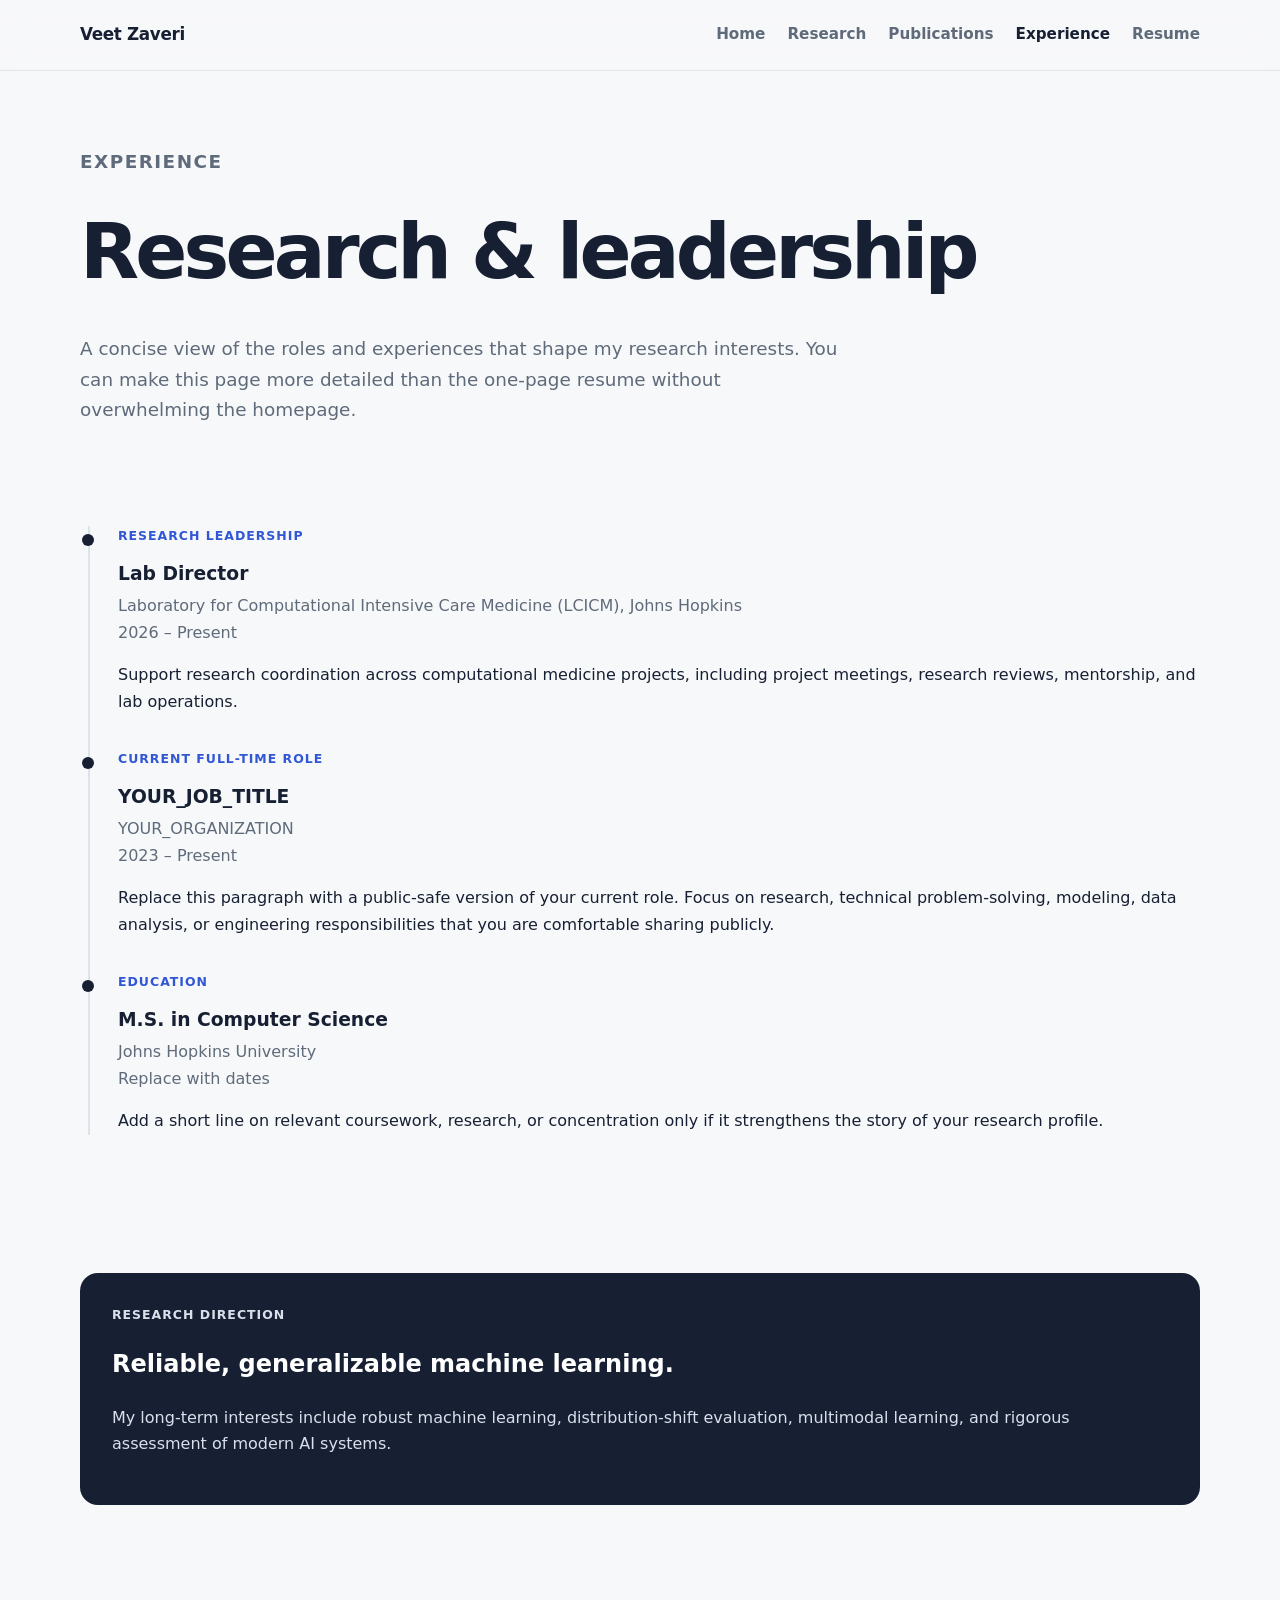
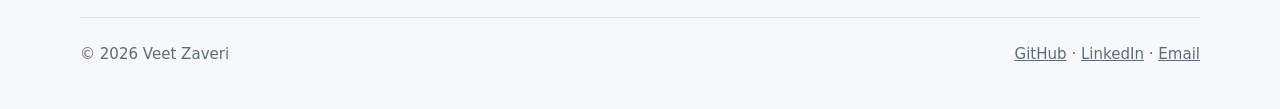
==== experience.html @ 2adaa643 "add pages" ====
<!DOCTYPE html>
<html lang="en">
<head>
  <meta charset="utf-8">
  <meta name="viewport" content="width=device-width, initial-scale=1">
  <meta name="description" content="Research, leadership, and education experience for Veet Zaveri.">
  <title>Experience | Veet Zaveri</title>
  <link rel="stylesheet" href="styles.css">
</head>
<body>

<header class="site-header">
  <div class="container nav">
    <a class="brand" href="index.html">Veet Zaveri</a>
    <nav class="nav-links" aria-label="Primary">
      <a href="index.html">Home</a>
      <a href="research.html">Research</a>
      <a href="publications.html">Publications</a>
      <a href="experience.html" aria-current="page">Experience</a>
      <a href="Veet_Zaveri_Resume.pdf">Resume</a>
    </nav>
  </div>
</header>

<main>

<section class="page-hero">
  <div class="container">
    <p class="eyebrow">Experience</p>
    <h1>Research & leadership</h1>
    <p>
      A concise view of the roles and experiences that shape my research interests.
      You can make this page more detailed than the one-page resume without overwhelming the homepage.
    </p>
  </div>
</section>

<section class="section">
  <div class="container">
    <div class="timeline">

      <article class="timeline-item">
        <p class="eyebrow">Research Leadership</p>
        <h3>Lab Director</h3>
        <div class="where">Laboratory for Computational Intensive Care Medicine (LCICM), Johns Hopkins</div>
        <div class="when">2026 – Present</div>
        <p>
          Support research coordination across computational medicine projects,
          including project meetings, research reviews, mentorship, and lab operations.
        </p>
      </article>

      <article class="timeline-item">
        <p class="eyebrow">Current Full-Time Role</p>
        <h3>YOUR_JOB_TITLE</h3>
        <div class="where">YOUR_ORGANIZATION</div>
        <div class="when">2023 – Present</div>
        <p>
          Replace this paragraph with a public-safe version of your current role.
          Focus on research, technical problem-solving, modeling, data analysis,
          or engineering responsibilities that you are comfortable sharing publicly.
        </p>
      </article>

      <article class="timeline-item">
        <p class="eyebrow">Education</p>
        <h3>M.S. in Computer Science</h3>
        <div class="where">Johns Hopkins University</div>
        <div class="when">Replace with dates</div>
        <p>
          Add a short line on relevant coursework, research, or concentration only if it
          strengthens the story of your research profile.
        </p>
      </article>

    </div>
  </div>
</section>

<section class="section">
  <div class="container callout">
    <p class="eyebrow">Research direction</p>
    <h2>Reliable, generalizable machine learning.</h2>
    <p>
      My long-term interests include robust machine learning, distribution-shift evaluation,
      multimodal learning, and rigorous assessment of modern AI systems.
    </p>
  </div>
</section>

</main>

<footer class="footer">
  <div class="container footer-row">
    <span>© 2026 Veet Zaveri</span>
    <span>
      <a href="https://github.com/YOUR_GITHUB_USERNAME">GitHub</a>
      ·
      <a href="https://www.linkedin.com/in/YOUR_LINKEDIN_SLUG/">LinkedIn</a>
      ·
      <a href="mailto:YOUR_EMAIL">Email</a>
    </span>
  </div>
</footer>

</body>
</html>
---- styles.css ----
:root {
  --bg: #f7f8fa;
  --surface: #ffffff;
  --text: #172033;
  --muted: #5f6b7a;
  --line: #dde3ea;
  --accent: #3157d5;
  --accent-soft: #edf2ff;
  --max: 1120px;
  --radius: 18px;
  --shadow: 0 12px 35px rgba(23, 32, 51, 0.08);
}

* {
  box-sizing: border-box;
}

html {
  scroll-behavior: smooth;
}

body {
  margin: 0;
  font-family: Inter, ui-sans-serif, system-ui, -apple-system, BlinkMacSystemFont, "Segoe UI", sans-serif;
  background: var(--bg);
  color: var(--text);
  line-height: 1.65;
}

a {
  color: inherit;
}

.container {
  width: min(calc(100% - 40px), var(--max));
  margin: 0 auto;
}

.site-header {
  position: sticky;
  top: 0;
  z-index: 20;
  backdrop-filter: blur(14px);
  background: rgba(247, 248, 250, 0.88);
  border-bottom: 1px solid rgba(221, 227, 234, 0.8);
}

.nav {
  min-height: 70px;
  display: flex;
  align-items: center;
  justify-content: space-between;
  gap: 28px;
}

.brand {
  font-weight: 800;
  text-decoration: none;
  letter-spacing: -0.02em;
  font-size: 1.05rem;
}

.nav-links {
  display: flex;
  align-items: center;
  gap: 22px;
  flex-wrap: wrap;
}

.nav-links a {
  text-decoration: none;
  color: var(--muted);
  font-weight: 650;
  font-size: 0.95rem;
}

.nav-links a:hover,
.nav-links a[aria-current="page"] {
  color: var(--text);
}

.hero {
  padding: 92px 0 64px;
}

.eyebrow {
  margin: 0 0 12px;
  color: var(--accent);
  font-weight: 800;
  letter-spacing: 0.08em;
  text-transform: uppercase;
  font-size: 0.78rem;
}

.hero h1 {
  margin: 0;
  font-size: clamp(3rem, 8vw, 6.5rem);
  line-height: 0.98;
  letter-spacing: -0.06em;
}

.hero .lede {
  max-width: 780px;
  font-size: clamp(1.14rem, 2vw, 1.35rem);
  color: var(--muted);
  margin: 28px 0 0;
}

.actions {
  display: flex;
  gap: 12px;
  flex-wrap: wrap;
  margin-top: 30px;
}

.button {
  display: inline-flex;
  align-items: center;
  justify-content: center;
  min-height: 46px;
  padding: 0 18px;
  border-radius: 12px;
  text-decoration: none;
  font-weight: 750;
  border: 1px solid var(--line);
  background: var(--surface);
}

.button.primary {
  background: var(--text);
  color: white;
  border-color: var(--text);
}

.button:hover {
  transform: translateY(-1px);
}

.section {
  padding: 52px 0;
}

.section-heading {
  display: grid;
  grid-template-columns: 0.75fr 1.25fr;
  gap: 36px;
  align-items: start;
  margin-bottom: 28px;
}

.section-heading h2 {
  margin: 0;
  font-size: clamp(1.9rem, 4vw, 3rem);
  letter-spacing: -0.04em;
}

.section-heading p {
  margin: 6px 0 0;
  color: var(--muted);
  font-size: 1.05rem;
}

.grid {
  display: grid;
  grid-template-columns: repeat(12, 1fr);
  gap: 18px;
}

.card {
  grid-column: span 6;
  background: var(--surface);
  border: 1px solid var(--line);
  border-radius: var(--radius);
  padding: 26px;
  box-shadow: var(--shadow);
}

.card.featured {
  grid-column: span 12;
  padding: 32px;
}

.card h3 {
  margin: 0 0 10px;
  font-size: 1.3rem;
  letter-spacing: -0.02em;
}

.card p {
  margin: 0;
  color: var(--muted);
}

.meta {
  margin-top: 17px;
  display: flex;
  flex-wrap: wrap;
  gap: 8px;
}

.tag {
  background: var(--accent-soft);
  border: 1px solid #dbe4ff;
  color: #294bb7;
  border-radius: 999px;
  padding: 5px 10px;
  font-size: 0.82rem;
  font-weight: 700;
}

.inline-link {
  display: inline-block;
  margin-top: 16px;
  font-weight: 750;
  color: var(--accent);
  text-decoration: none;
}

.page-hero {
  padding: 76px 0 30px;
}

.page-hero h1 {
  margin: 0;
  font-size: clamp(2.6rem, 6vw, 5rem);
  letter-spacing: -0.05em;
}

.page-hero p {
  max-width: 760px;
  color: var(--muted);
  font-size: 1.15rem;
}

.project {
  padding: 34px 0;
  border-top: 1px solid var(--line);
}

.project:first-of-type {
  border-top: 0;
}

.project-layout {
  display: grid;
  grid-template-columns: 0.72fr 1.28fr;
  gap: 42px;
}

.project h2 {
  margin-top: 0;
  font-size: 1.8rem;
  letter-spacing: -0.03em;
}

.project-copy p,
.project-copy li {
  color: var(--muted);
}

.project-copy ul {
  padding-left: 20px;
}

.publication {
  padding: 22px 0;
  border-top: 1px solid var(--line);
}

.publication:first-child {
  border-top: 0;
}

.publication h3 {
  margin: 0 0 6px;
}

.publication p {
  color: var(--muted);
  margin: 4px 0;
}

.timeline {
  border-left: 2px solid var(--line);
  margin-left: 8px;
  padding-left: 28px;
}

.timeline-item {
  margin-bottom: 34px;
  position: relative;
}

.timeline-item::before {
  content: "";
  position: absolute;
  left: -36px;
  top: 8px;
  width: 12px;
  height: 12px;
  border-radius: 999px;
  background: var(--text);
}

.timeline-item h3 {
  margin: 0 0 4px;
}

.timeline-item .where,
.timeline-item .when {
  color: var(--muted);
}

.callout {
  background: var(--text);
  color: white;
  border-radius: var(--radius);
  padding: 32px;
}

.callout p {
  color: #d9dfeb;
}

.footer {
  padding: 60px 0 42px;
  color: var(--muted);
  font-size: 0.94rem;
}

.footer-row {
  border-top: 1px solid var(--line);
  padding-top: 24px;
  display: flex;
  justify-content: space-between;
  gap: 20px;
  flex-wrap: wrap;
}

.small {
  font-size: 0.9rem;
  color: var(--muted);
}

@media (max-width: 780px) {
  .nav {
    align-items: flex-start;
    padding: 18px 0;
    flex-direction: column;
  }

  .nav-links {
    gap: 14px 18px;
  }

  .hero {
    padding-top: 64px;
  }

  .section-heading,
  .project-layout {
    grid-template-columns: 1fr;
    gap: 12px;
  }

  .card,
  .card.featured {
    grid-column: span 12;
  }
}
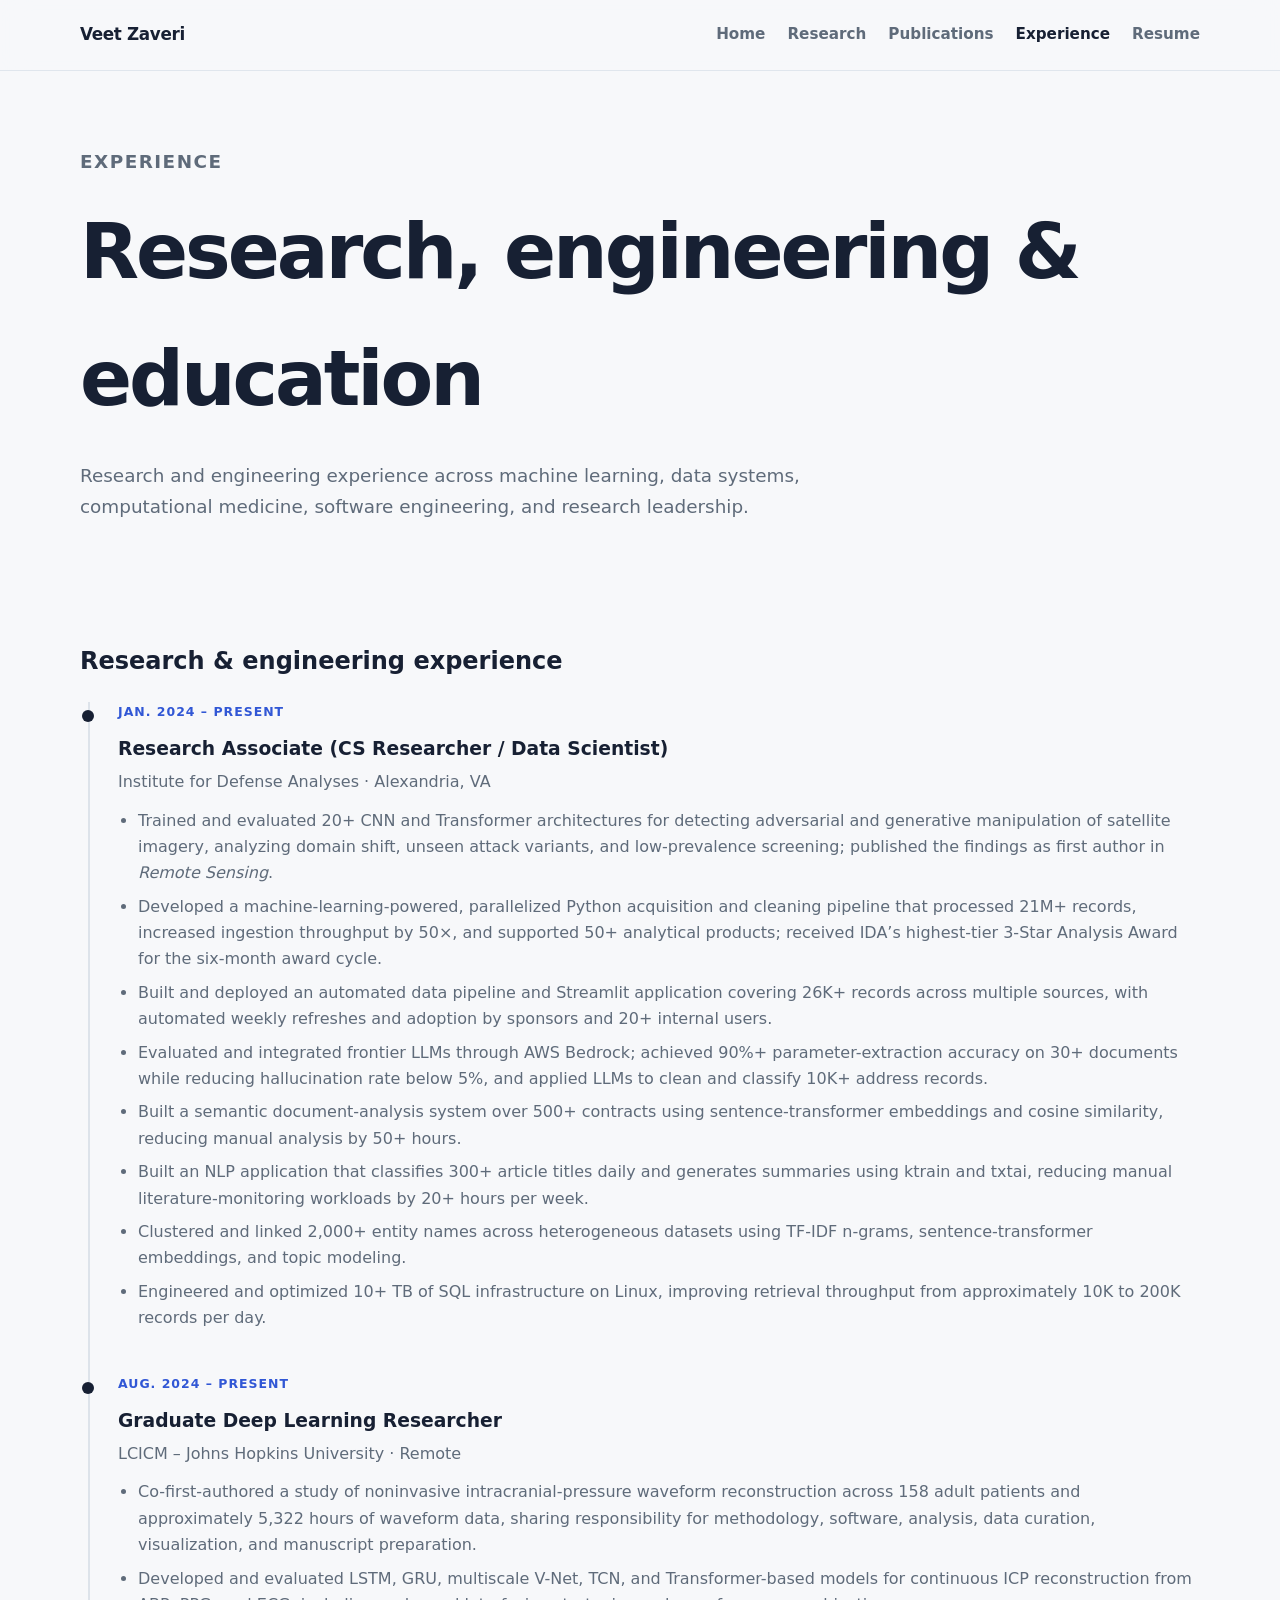
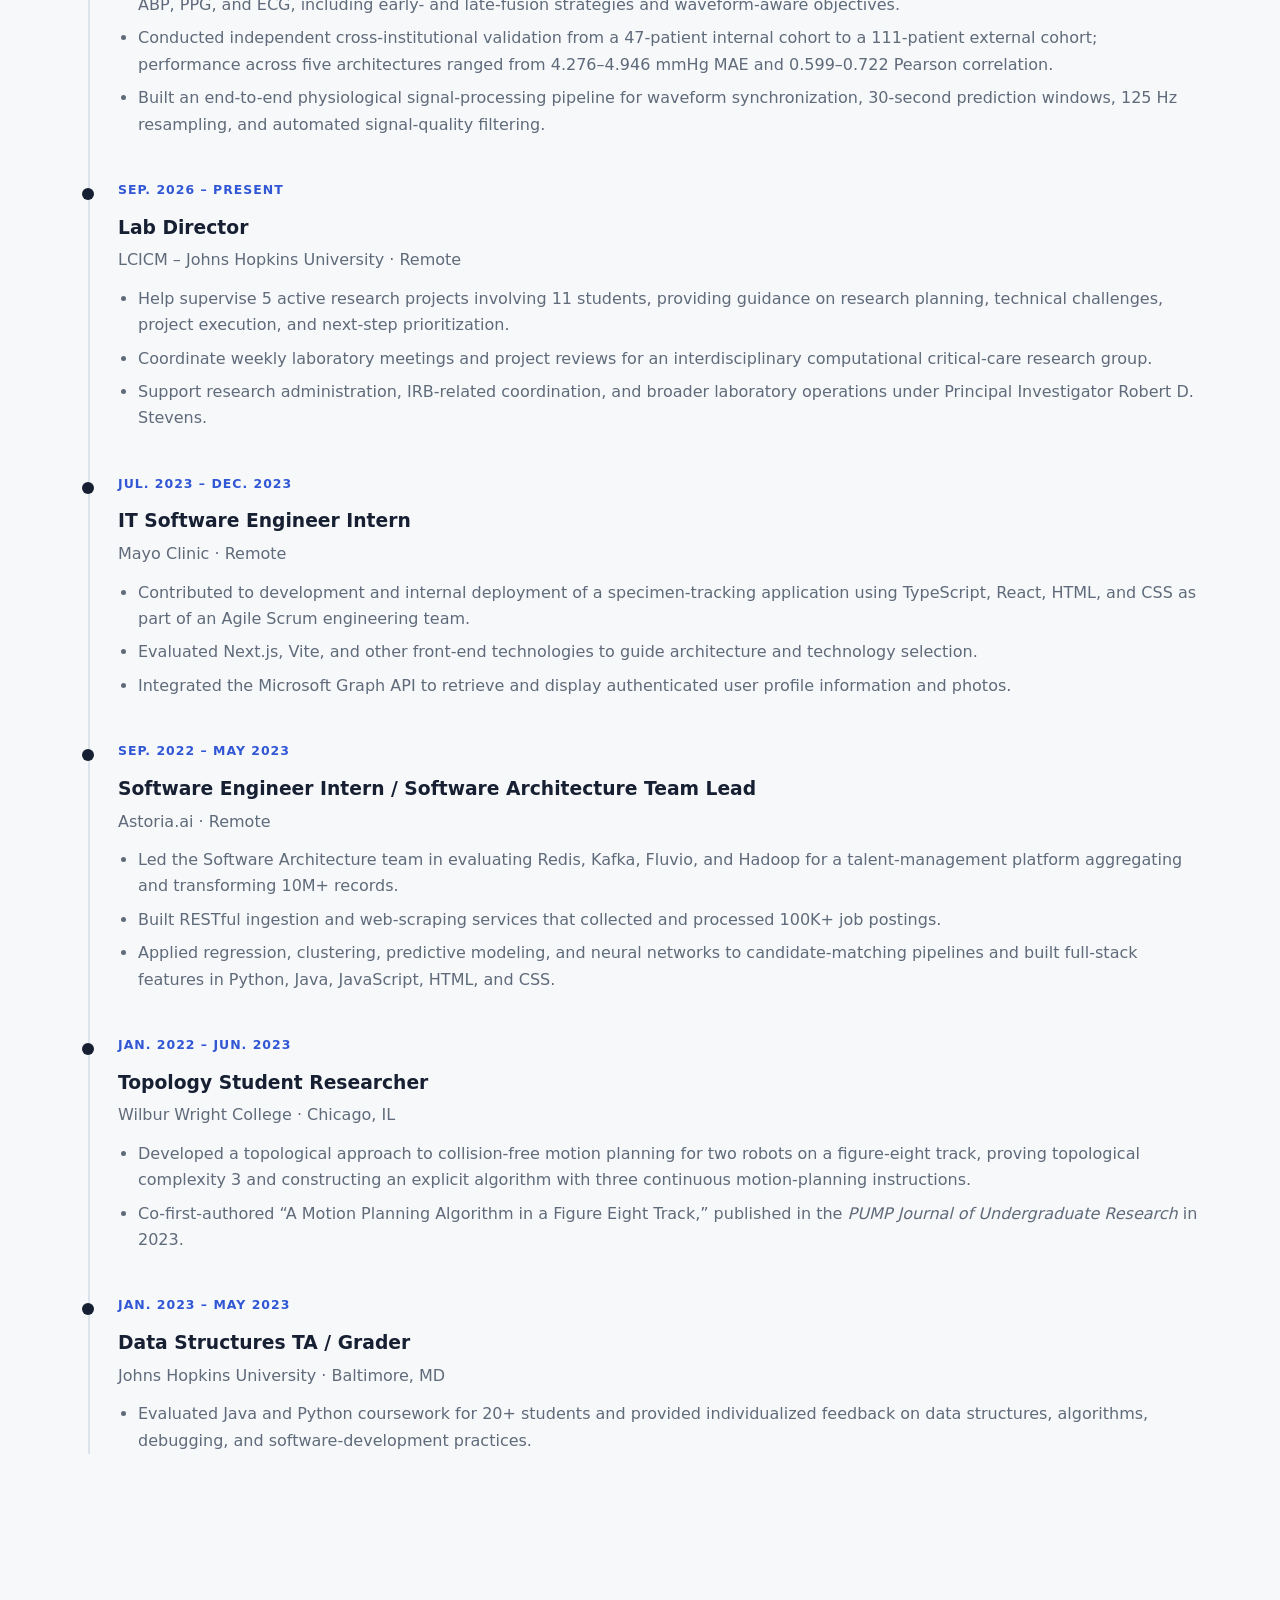
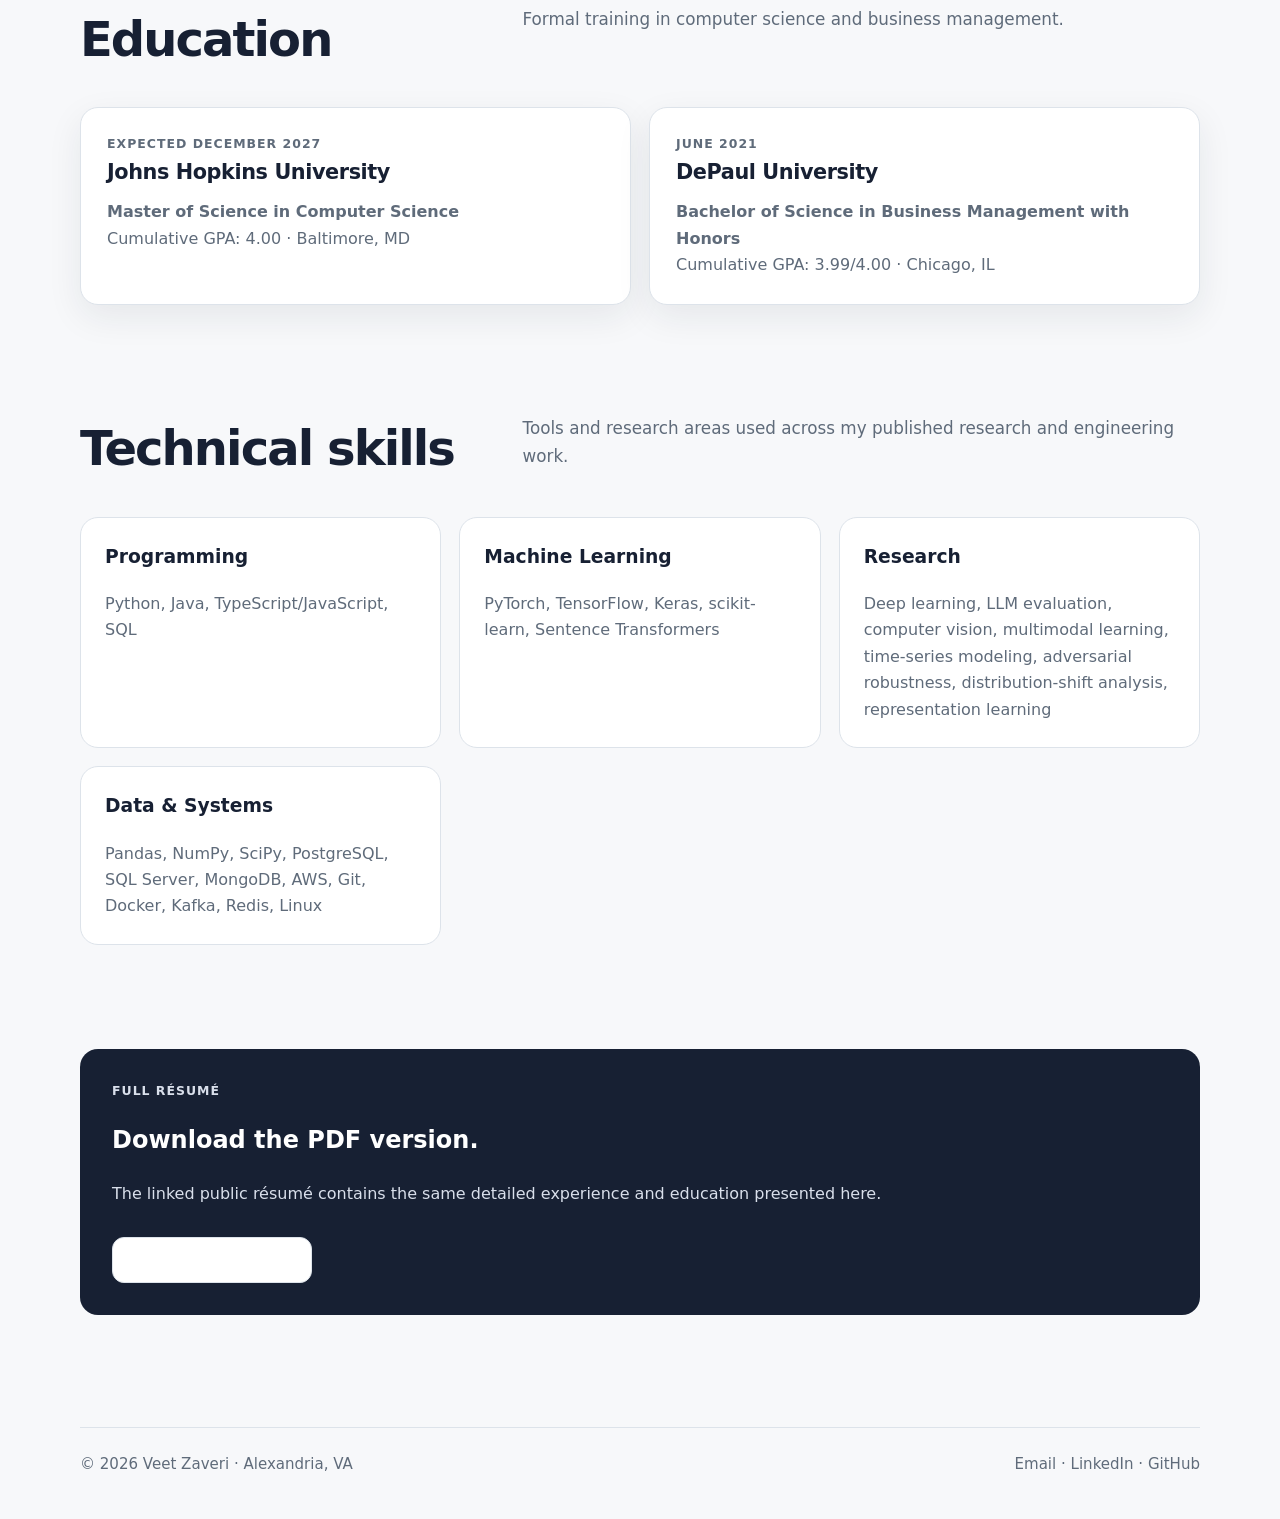
==== commit f41bf971: "updated pages" ====
--- a/experience.html
+++ b/experience.html
@@ -3,7 +3,7 @@
 <head>
   <meta charset="utf-8">
   <meta name="viewport" content="width=device-width, initial-scale=1">
-  <meta name="description" content="Research, leadership, and education experience for Veet Zaveri.">
+  <meta name="description" content="Research, engineering, leadership, education, and technical skills for Veet Zaveri.">
   <title>Experience | Veet Zaveri</title>
   <link rel="stylesheet" href="styles.css">
 </head>
@@ -17,7 +17,7 @@
       <a href="research.html">Research</a>
       <a href="publications.html">Publications</a>
       <a href="experience.html" aria-current="page">Experience</a>
-      <a href="Veet_Zaveri_Resume.pdf">Resume</a>
+      <a href="Veet_Zaveri_Resume.pdf" target="_blank" rel="noopener">Resume</a>
     </nav>
   </div>
 </header>
@@ -27,64 +27,159 @@
 <section class="page-hero">
   <div class="container">
     <p class="eyebrow">Experience</p>
-    <h1>Research & leadership</h1>
+    <h1>Research, engineering & education</h1>
     <p>
-      A concise view of the roles and experiences that shape my research interests.
-      You can make this page more detailed than the one-page resume without overwhelming the homepage.
+      Research and engineering experience across machine learning, data systems,
+      computational medicine, software engineering, and research leadership.
     </p>
   </div>
 </section>
 
 <section class="section">
   <div class="container">
+    <h2>Research & engineering experience</h2>
     <div class="timeline">
 
       <article class="timeline-item">
-        <p class="eyebrow">Research Leadership</p>
+        <p class="eyebrow">Jan. 2024 – Present</p>
+        <h3>Research Associate (CS Researcher / Data Scientist)</h3>
+        <div class="where">Institute for Defense Analyses · Alexandria, VA</div>
+        <ul>
+          <li>Trained and evaluated 20+ CNN and Transformer architectures for detecting adversarial and generative manipulation of satellite imagery, analyzing domain shift, unseen attack variants, and low-prevalence screening; published the findings as first author in <em>Remote Sensing</em>.</li>
+          <li>Developed a machine-learning-powered, parallelized Python acquisition and cleaning pipeline that processed 21M+ records, increased ingestion throughput by 50×, and supported 50+ analytical products; received IDA’s highest-tier 3-Star Analysis Award for the six-month award cycle.</li>
+          <li>Built and deployed an automated data pipeline and Streamlit application covering 26K+ records across multiple sources, with automated weekly refreshes and adoption by sponsors and 20+ internal users.</li>
+          <li>Evaluated and integrated frontier LLMs through AWS Bedrock; achieved 90%+ parameter-extraction accuracy on 30+ documents while reducing hallucination rate below 5%, and applied LLMs to clean and classify 10K+ address records.</li>
+          <li>Built a semantic document-analysis system over 500+ contracts using sentence-transformer embeddings and cosine similarity, reducing manual analysis by 50+ hours.</li>
+          <li>Built an NLP application that classifies 300+ article titles daily and generates summaries using ktrain and txtai, reducing manual literature-monitoring workloads by 20+ hours per week.</li>
+          <li>Clustered and linked 2,000+ entity names across heterogeneous datasets using TF-IDF n-grams, sentence-transformer embeddings, and topic modeling.</li>
+          <li>Engineered and optimized 10+ TB of SQL infrastructure on Linux, improving retrieval throughput from approximately 10K to 200K records per day.</li>
+        </ul>
+      </article>
+
+      <article class="timeline-item">
+        <p class="eyebrow">Aug. 2024 – Present</p>
+        <h3>Graduate Deep Learning Researcher</h3>
+        <div class="where">LCICM – Johns Hopkins University · Remote</div>
+        <ul>
+          <li>Co-first-authored a study of noninvasive intracranial-pressure waveform reconstruction across 158 adult patients and approximately 5,322 hours of waveform data, sharing responsibility for methodology, software, analysis, data curation, visualization, and manuscript preparation.</li>
+          <li>Developed and evaluated LSTM, GRU, multiscale V-Net, TCN, and Transformer-based models for continuous ICP reconstruction from ABP, PPG, and ECG, including early- and late-fusion strategies and waveform-aware objectives.</li>
+          <li>Conducted independent cross-institutional validation from a 47-patient internal cohort to a 111-patient external cohort; performance across five architectures ranged from 4.276–4.946 mmHg MAE and 0.599–0.722 Pearson correlation.</li>
+          <li>Built an end-to-end physiological signal-processing pipeline for waveform synchronization, 30-second prediction windows, 125 Hz resampling, and automated signal-quality filtering.</li>
+        </ul>
+      </article>
+
+      <article class="timeline-item">
+        <p class="eyebrow">Sep. 2026 – Present</p>
         <h3>Lab Director</h3>
-        <div class="where">Laboratory for Computational Intensive Care Medicine (LCICM), Johns Hopkins</div>
-        <div class="when">2026 – Present</div>
-        <p>
-          Support research coordination across computational medicine projects,
-          including project meetings, research reviews, mentorship, and lab operations.
-        </p>
-      </article>
-
-      <article class="timeline-item">
-        <p class="eyebrow">Current Full-Time Role</p>
-        <h3>YOUR_JOB_TITLE</h3>
-        <div class="where">YOUR_ORGANIZATION</div>
-        <div class="when">2023 – Present</div>
-        <p>
-          Replace this paragraph with a public-safe version of your current role.
-          Focus on research, technical problem-solving, modeling, data analysis,
-          or engineering responsibilities that you are comfortable sharing publicly.
-        </p>
-      </article>
-
-      <article class="timeline-item">
-        <p class="eyebrow">Education</p>
-        <h3>M.S. in Computer Science</h3>
-        <div class="where">Johns Hopkins University</div>
-        <div class="when">Replace with dates</div>
-        <p>
-          Add a short line on relevant coursework, research, or concentration only if it
-          strengthens the story of your research profile.
-        </p>
-      </article>
-
+        <div class="where">LCICM – Johns Hopkins University · Remote</div>
+        <ul>
+          <li>Help supervise 5 active research projects involving 11 students, providing guidance on research planning, technical challenges, project execution, and next-step prioritization.</li>
+          <li>Coordinate weekly laboratory meetings and project reviews for an interdisciplinary computational critical-care research group.</li>
+          <li>Support research administration, IRB-related coordination, and broader laboratory operations under Principal Investigator Robert D. Stevens.</li>
+        </ul>
+      </article>
+
+      <article class="timeline-item">
+        <p class="eyebrow">Jul. 2023 – Dec. 2023</p>
+        <h3>IT Software Engineer Intern</h3>
+        <div class="where">Mayo Clinic · Remote</div>
+        <ul>
+          <li>Contributed to development and internal deployment of a specimen-tracking application using TypeScript, React, HTML, and CSS as part of an Agile Scrum engineering team.</li>
+          <li>Evaluated Next.js, Vite, and other front-end technologies to guide architecture and technology selection.</li>
+          <li>Integrated the Microsoft Graph API to retrieve and display authenticated user profile information and photos.</li>
+        </ul>
+      </article>
+
+      <article class="timeline-item">
+        <p class="eyebrow">Sep. 2022 – May 2023</p>
+        <h3>Software Engineer Intern / Software Architecture Team Lead</h3>
+        <div class="where">Astoria.ai · Remote</div>
+        <ul>
+          <li>Led the Software Architecture team in evaluating Redis, Kafka, Fluvio, and Hadoop for a talent-management platform aggregating and transforming 10M+ records.</li>
+          <li>Built RESTful ingestion and web-scraping services that collected and processed 100K+ job postings.</li>
+          <li>Applied regression, clustering, predictive modeling, and neural networks to candidate-matching pipelines and built full-stack features in Python, Java, JavaScript, HTML, and CSS.</li>
+        </ul>
+      </article>
+
+      <article class="timeline-item">
+        <p class="eyebrow">Jan. 2022 – Jun. 2023</p>
+        <h3>Topology Student Researcher</h3>
+        <div class="where">Wilbur Wright College · Chicago, IL</div>
+        <ul>
+          <li>Developed a topological approach to collision-free motion planning for two robots on a figure-eight track, proving topological complexity 3 and constructing an explicit algorithm with three continuous motion-planning instructions.</li>
+          <li>Co-first-authored “A Motion Planning Algorithm in a Figure Eight Track,” published in the <em>PUMP Journal of Undergraduate Research</em> in 2023.</li>
+        </ul>
+      </article>
+
+      <article class="timeline-item">
+        <p class="eyebrow">Jan. 2023 – May 2023</p>
+        <h3>Data Structures TA / Grader</h3>
+        <div class="where">Johns Hopkins University · Baltimore, MD</div>
+        <ul>
+          <li>Evaluated Java and Python coursework for 20+ students and provided individualized feedback on data structures, algorithms, debugging, and software-development practices.</li>
+        </ul>
+      </article>
+
+    </div>
+  </div>
+</section>
+
+<section class="section">
+  <div class="container">
+    <div class="section-heading">
+      <h2>Education</h2>
+      <p>Formal training in computer science and business management.</p>
+    </div>
+    <div class="grid">
+      <article class="card">
+        <p class="eyebrow">Expected December 2027</p>
+        <h3>Johns Hopkins University</h3>
+        <p><strong>Master of Science in Computer Science</strong><br>Cumulative GPA: 4.00 · Baltimore, MD</p>
+      </article>
+      <article class="card">
+        <p class="eyebrow">June 2021</p>
+        <h3>DePaul University</h3>
+        <p><strong>Bachelor of Science in Business Management with Honors</strong><br>Cumulative GPA: 3.99/4.00 · Chicago, IL</p>
+      </article>
+    </div>
+  </div>
+</section>
+
+<section class="section">
+  <div class="container">
+    <div class="section-heading">
+      <h2>Technical skills</h2>
+      <p>Tools and research areas used across my published research and engineering work.</p>
+    </div>
+    <div class="grid">
+      <article class="skill-group">
+        <h3>Programming</h3>
+        <p>Python, Java, TypeScript/JavaScript, SQL</p>
+      </article>
+      <article class="skill-group">
+        <h3>Machine Learning</h3>
+        <p>PyTorch, TensorFlow, Keras, scikit-learn, Sentence Transformers</p>
+      </article>
+      <article class="skill-group">
+        <h3>Research</h3>
+        <p>Deep learning, LLM evaluation, computer vision, multimodal learning, time-series modeling, adversarial robustness, distribution-shift analysis, representation learning</p>
+      </article>
+      <article class="skill-group">
+        <h3>Data & Systems</h3>
+        <p>Pandas, NumPy, SciPy, PostgreSQL, SQL Server, MongoDB, AWS, Git, Docker, Kafka, Redis, Linux</p>
+      </article>
     </div>
   </div>
 </section>
 
 <section class="section">
   <div class="container callout">
-    <p class="eyebrow">Research direction</p>
-    <h2>Reliable, generalizable machine learning.</h2>
-    <p>
-      My long-term interests include robust machine learning, distribution-shift evaluation,
-      multimodal learning, and rigorous assessment of modern AI systems.
-    </p>
+    <p class="eyebrow">Full résumé</p>
+    <h2>Download the PDF version.</h2>
+    <p>The linked public résumé contains the same detailed experience and education presented here.</p>
+    <div class="actions">
+      <a class="button" href="Veet_Zaveri_Resume.pdf" target="_blank" rel="noopener">Open résumé PDF</a>
+    </div>
   </div>
 </section>
 
@@ -92,13 +187,13 @@
 
 <footer class="footer">
   <div class="container footer-row">
-    <span>© 2026 Veet Zaveri</span>
+    <span>© 2026 Veet Zaveri · Alexandria, VA</span>
     <span>
-      <a href="https://github.com/YOUR_GITHUB_USERNAME">GitHub</a>
+      <a href="mailto:vzaveri1@jhu.edu">Email</a>
       ·
-      <a href="https://www.linkedin.com/in/YOUR_LINKEDIN_SLUG/">LinkedIn</a>
+      <a href="https://www.linkedin.com/in/veetzaveri/" target="_blank" rel="noopener">LinkedIn</a>
       ·
-      <a href="mailto:YOUR_EMAIL">Email</a>
+      <a href="https://github.com/veetzaveri" target="_blank" rel="noopener">GitHub</a>
     </span>
   </div>
 </footer>
--- a/styles.css
+++ b/styles.css
@@ -11,13 +11,9 @@
   --shadow: 0 12px 35px rgba(23, 32, 51, 0.08);
 }
 
-* {
-  box-sizing: border-box;
-}
-
-html {
-  scroll-behavior: smooth;
-}
+* { box-sizing: border-box; }
+
+html { scroll-behavior: smooth; }
 
 body {
   margin: 0;
@@ -27,9 +23,7 @@
   line-height: 1.65;
 }
 
-a {
-  color: inherit;
-}
+a { color: inherit; }
 
 .container {
   width: min(calc(100% - 40px), var(--max));
@@ -41,8 +35,8 @@
   top: 0;
   z-index: 20;
   backdrop-filter: blur(14px);
-  background: rgba(247, 248, 250, 0.88);
-  border-bottom: 1px solid rgba(221, 227, 234, 0.8);
+  background: rgba(247, 248, 250, 0.90);
+  border-bottom: 1px solid rgba(221, 227, 234, 0.86);
 }
 
 .nav {
@@ -75,13 +69,9 @@
 }
 
 .nav-links a:hover,
-.nav-links a[aria-current="page"] {
-  color: var(--text);
-}
-
-.hero {
-  padding: 92px 0 64px;
-}
+.nav-links a[aria-current="page"] { color: var(--text); }
+
+.hero { padding: 92px 0 58px; }
 
 .eyebrow {
   margin: 0 0 12px;
@@ -100,7 +90,7 @@
 }
 
 .hero .lede {
-  max-width: 780px;
+  max-width: 860px;
   font-size: clamp(1.14rem, 2vw, 1.35rem);
   color: var(--muted);
   margin: 28px 0 0;
@@ -124,6 +114,7 @@
   font-weight: 750;
   border: 1px solid var(--line);
   background: var(--surface);
+  transition: transform .15s ease, box-shadow .15s ease;
 }
 
 .button.primary {
@@ -134,11 +125,10 @@
 
 .button:hover {
   transform: translateY(-1px);
-}
-
-.section {
-  padding: 52px 0;
-}
+  box-shadow: 0 8px 18px rgba(23, 32, 51, 0.08);
+}
+
+.section { padding: 52px 0; }
 
 .section-heading {
   display: grid;
@@ -148,11 +138,13 @@
   margin-bottom: 28px;
 }
 
-.section-heading h2 {
+.section-heading h2,
+.page-hero h1 {
   margin: 0;
-  font-size: clamp(1.9rem, 4vw, 3rem);
   letter-spacing: -0.04em;
 }
+
+.section-heading h2 { font-size: clamp(1.9rem, 4vw, 3rem); }
 
 .section-heading p {
   margin: 6px 0 0;
@@ -186,10 +178,7 @@
   letter-spacing: -0.02em;
 }
 
-.card p {
-  margin: 0;
-  color: var(--muted);
-}
+.card p { margin: 0; color: var(--muted); }
 
 .meta {
   margin-top: 17px;
@@ -216,30 +205,72 @@
   text-decoration: none;
 }
 
-.page-hero {
-  padding: 76px 0 30px;
-}
-
-.page-hero h1 {
-  margin: 0;
-  font-size: clamp(2.6rem, 6vw, 5rem);
-  letter-spacing: -0.05em;
-}
-
+.inline-link + .inline-link { margin-left: 18px; }
+
+.stat-grid {
+  display: grid;
+  grid-template-columns: repeat(4, 1fr);
+  gap: 14px;
+  margin-top: 34px;
+}
+
+.stat {
+  background: var(--surface);
+  border: 1px solid var(--line);
+  border-radius: 15px;
+  padding: 20px;
+}
+
+.stat strong {
+  display: block;
+  font-size: 1.55rem;
+  letter-spacing: -0.03em;
+}
+
+.stat span { color: var(--muted); font-size: .92rem; }
+
+.profile-strip {
+  display: grid;
+  grid-template-columns: repeat(4, 1fr);
+  gap: 1px;
+  background: var(--line);
+  border: 1px solid var(--line);
+  border-radius: var(--radius);
+  overflow: hidden;
+}
+
+.profile-item {
+  background: var(--surface);
+  padding: 20px;
+}
+
+.profile-item strong {
+  display: block;
+  font-size: .88rem;
+  text-transform: uppercase;
+  letter-spacing: .06em;
+  margin-bottom: 4px;
+}
+
+.profile-item span, .profile-item a {
+  color: var(--muted);
+  text-decoration: none;
+}
+
+.page-hero { padding: 76px 0 30px; }
+.page-hero h1 { font-size: clamp(2.6rem, 6vw, 5rem); }
 .page-hero p {
-  max-width: 760px;
+  max-width: 800px;
   color: var(--muted);
   font-size: 1.15rem;
 }
 
 .project {
-  padding: 34px 0;
+  padding: 38px 0;
   border-top: 1px solid var(--line);
 }
 
-.project:first-of-type {
-  border-top: 0;
-}
+.project:first-of-type { border-top: 0; }
 
 .project-layout {
   display: grid;
@@ -254,30 +285,41 @@
 }
 
 .project-copy p,
-.project-copy li {
-  color: var(--muted);
-}
-
-.project-copy ul {
-  padding-left: 20px;
-}
+.project-copy li { color: var(--muted); }
+
+.project-copy ul { padding-left: 20px; }
+
+.result-box {
+  background: var(--surface);
+  border: 1px solid var(--line);
+  border-radius: 14px;
+  padding: 18px 20px;
+  margin-top: 18px;
+}
+
+.result-box strong { color: var(--text); }
 
 .publication {
-  padding: 22px 0;
+  padding: 26px 0;
   border-top: 1px solid var(--line);
 }
 
-.publication:first-child {
-  border-top: 0;
-}
-
-.publication h3 {
-  margin: 0 0 6px;
-}
-
-.publication p {
-  color: var(--muted);
-  margin: 4px 0;
+.publication:first-child { border-top: 0; }
+
+.publication h3 { margin: 0 0 6px; }
+.publication p { color: var(--muted); margin: 4px 0; }
+
+.pub-links {
+  display: flex;
+  flex-wrap: wrap;
+  gap: 14px;
+  margin-top: 10px;
+}
+
+.pub-links a {
+  color: var(--accent);
+  font-weight: 750;
+  text-decoration: none;
 }
 
 .timeline {
@@ -287,7 +329,7 @@
 }
 
 .timeline-item {
-  margin-bottom: 34px;
+  margin-bottom: 42px;
   position: relative;
 }
 
@@ -302,14 +344,29 @@
   background: var(--text);
 }
 
-.timeline-item h3 {
-  margin: 0 0 4px;
-}
+.timeline-item h3 { margin: 0 0 4px; }
 
 .timeline-item .where,
-.timeline-item .when {
-  color: var(--muted);
-}
+.timeline-item .when { color: var(--muted); }
+
+.timeline-item ul {
+  margin-top: 12px;
+  padding-left: 20px;
+  color: var(--muted);
+}
+
+.timeline-item li { margin-bottom: 7px; }
+
+.skill-group {
+  grid-column: span 4;
+  background: var(--surface);
+  border: 1px solid var(--line);
+  border-radius: var(--radius);
+  padding: 24px;
+}
+
+.skill-group h3 { margin-top: 0; }
+.skill-group p { margin-bottom: 0; color: var(--muted); }
 
 .callout {
   background: var(--text);
@@ -318,8 +375,32 @@
   padding: 32px;
 }
 
-.callout p {
-  color: #d9dfeb;
+.callout p { color: #d9dfeb; }
+
+.contact-grid {
+  display: grid;
+  grid-template-columns: repeat(2, 1fr);
+  gap: 14px;
+}
+
+.contact-item {
+  background: var(--surface);
+  border: 1px solid var(--line);
+  border-radius: 14px;
+  padding: 18px 20px;
+}
+
+.contact-item strong {
+  display: block;
+  font-size: .85rem;
+  text-transform: uppercase;
+  letter-spacing: .06em;
+  margin-bottom: 3px;
+}
+
+.contact-item a, .contact-item span {
+  color: var(--muted);
+  text-decoration: none;
 }
 
 .footer {
@@ -337,9 +418,12 @@
   flex-wrap: wrap;
 }
 
-.small {
-  font-size: 0.9rem;
-  color: var(--muted);
+.footer a { text-decoration: none; }
+.small { font-size: 0.9rem; color: var(--muted); }
+
+@media (max-width: 900px) {
+  .stat-grid, .profile-strip { grid-template-columns: repeat(2, 1fr); }
+  .skill-group { grid-column: span 6; }
 }
 
 @media (max-width: 780px) {
@@ -349,22 +433,17 @@
     flex-direction: column;
   }
 
-  .nav-links {
-    gap: 14px 18px;
-  }
-
-  .hero {
-    padding-top: 64px;
-  }
+  .nav-links { gap: 14px 18px; }
+  .hero { padding-top: 64px; }
 
   .section-heading,
-  .project-layout {
-    grid-template-columns: 1fr;
-    gap: 12px;
-  }
+  .project-layout { grid-template-columns: 1fr; gap: 12px; }
 
   .card,
-  .card.featured {
-    grid-column: span 12;
-  }
-}
+  .card.featured,
+  .skill-group { grid-column: span 12; }
+
+  .stat-grid,
+  .profile-strip,
+  .contact-grid { grid-template-columns: 1fr; }
+}
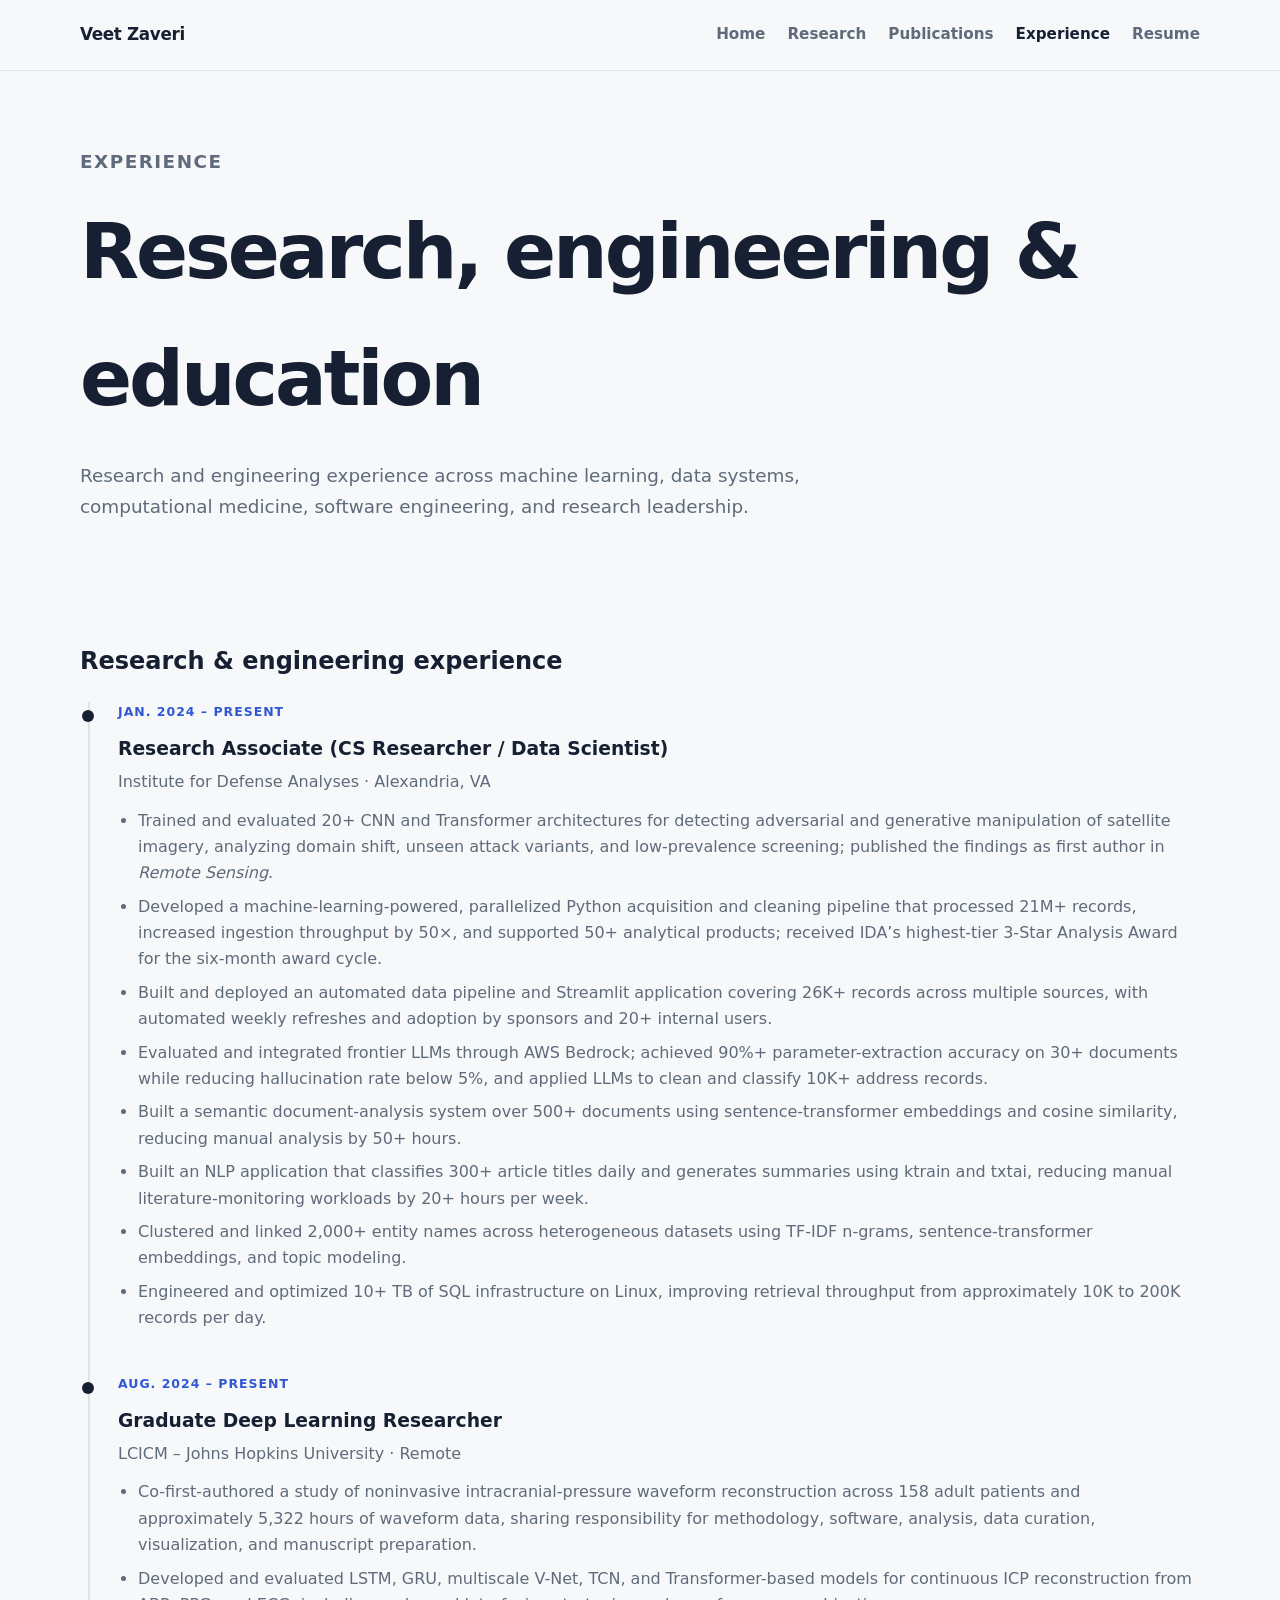
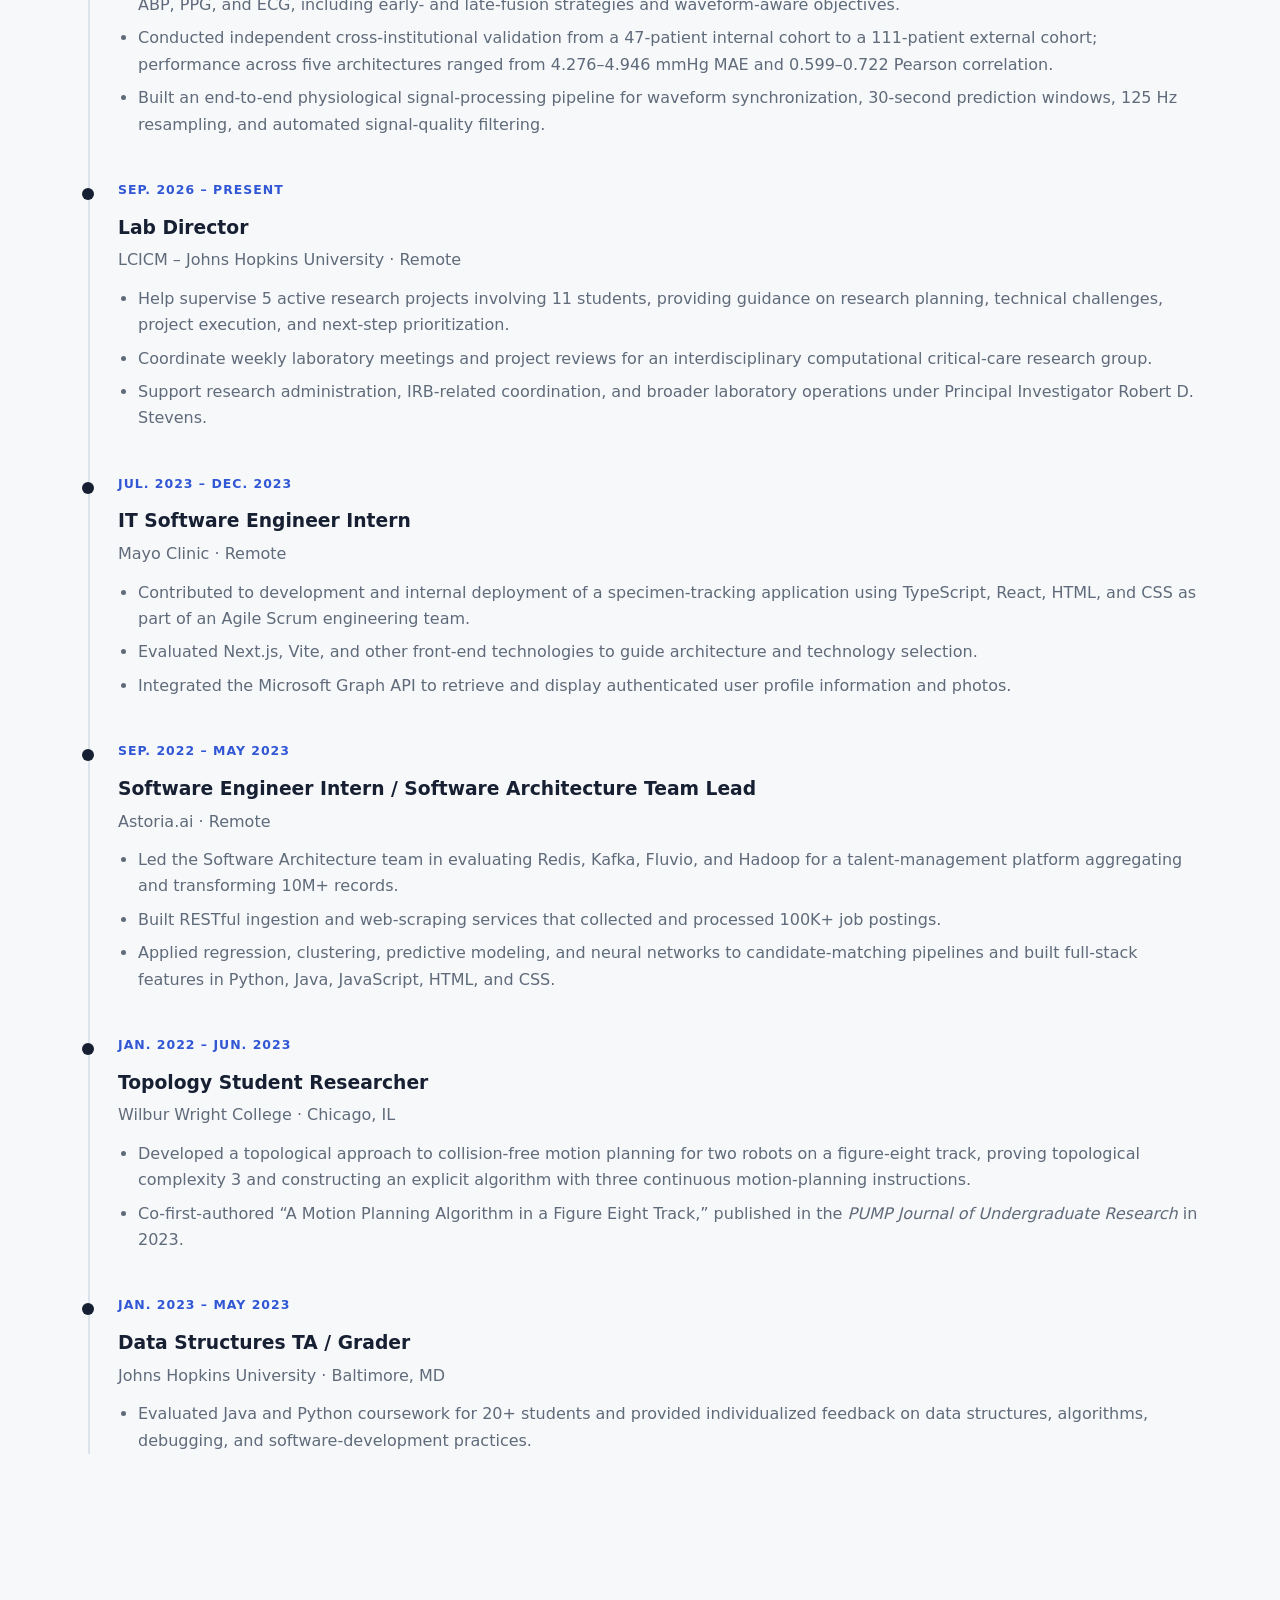
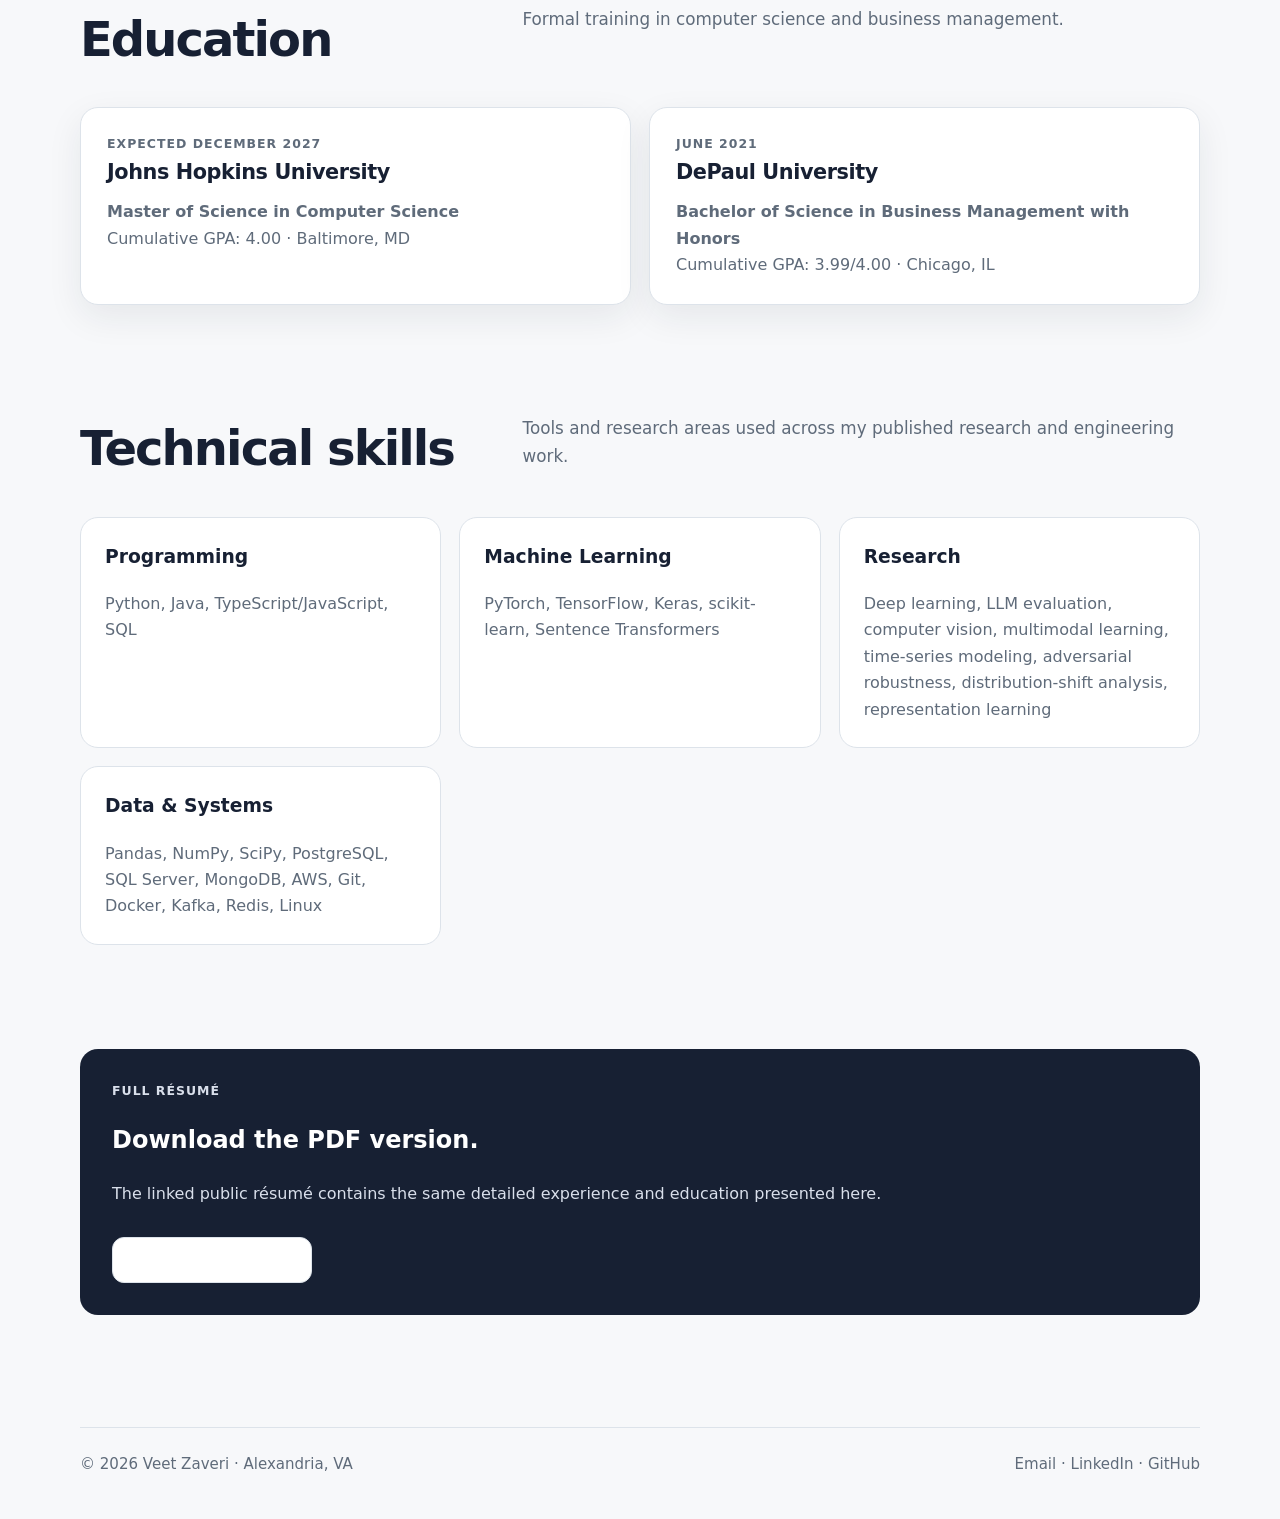
==== commit 210bffd1: "change text" ====
--- a/experience.html
+++ b/experience.html
@@ -49,7 +49,7 @@
           <li>Developed a machine-learning-powered, parallelized Python acquisition and cleaning pipeline that processed 21M+ records, increased ingestion throughput by 50×, and supported 50+ analytical products; received IDA’s highest-tier 3-Star Analysis Award for the six-month award cycle.</li>
           <li>Built and deployed an automated data pipeline and Streamlit application covering 26K+ records across multiple sources, with automated weekly refreshes and adoption by sponsors and 20+ internal users.</li>
           <li>Evaluated and integrated frontier LLMs through AWS Bedrock; achieved 90%+ parameter-extraction accuracy on 30+ documents while reducing hallucination rate below 5%, and applied LLMs to clean and classify 10K+ address records.</li>
-          <li>Built a semantic document-analysis system over 500+ contracts using sentence-transformer embeddings and cosine similarity, reducing manual analysis by 50+ hours.</li>
+          <li>Built a semantic document-analysis system over 500+ documents using sentence-transformer embeddings and cosine similarity, reducing manual analysis by 50+ hours.</li>
           <li>Built an NLP application that classifies 300+ article titles daily and generates summaries using ktrain and txtai, reducing manual literature-monitoring workloads by 20+ hours per week.</li>
           <li>Clustered and linked 2,000+ entity names across heterogeneous datasets using TF-IDF n-grams, sentence-transformer embeddings, and topic modeling.</li>
           <li>Engineered and optimized 10+ TB of SQL infrastructure on Linux, improving retrieval throughput from approximately 10K to 200K records per day.</li>
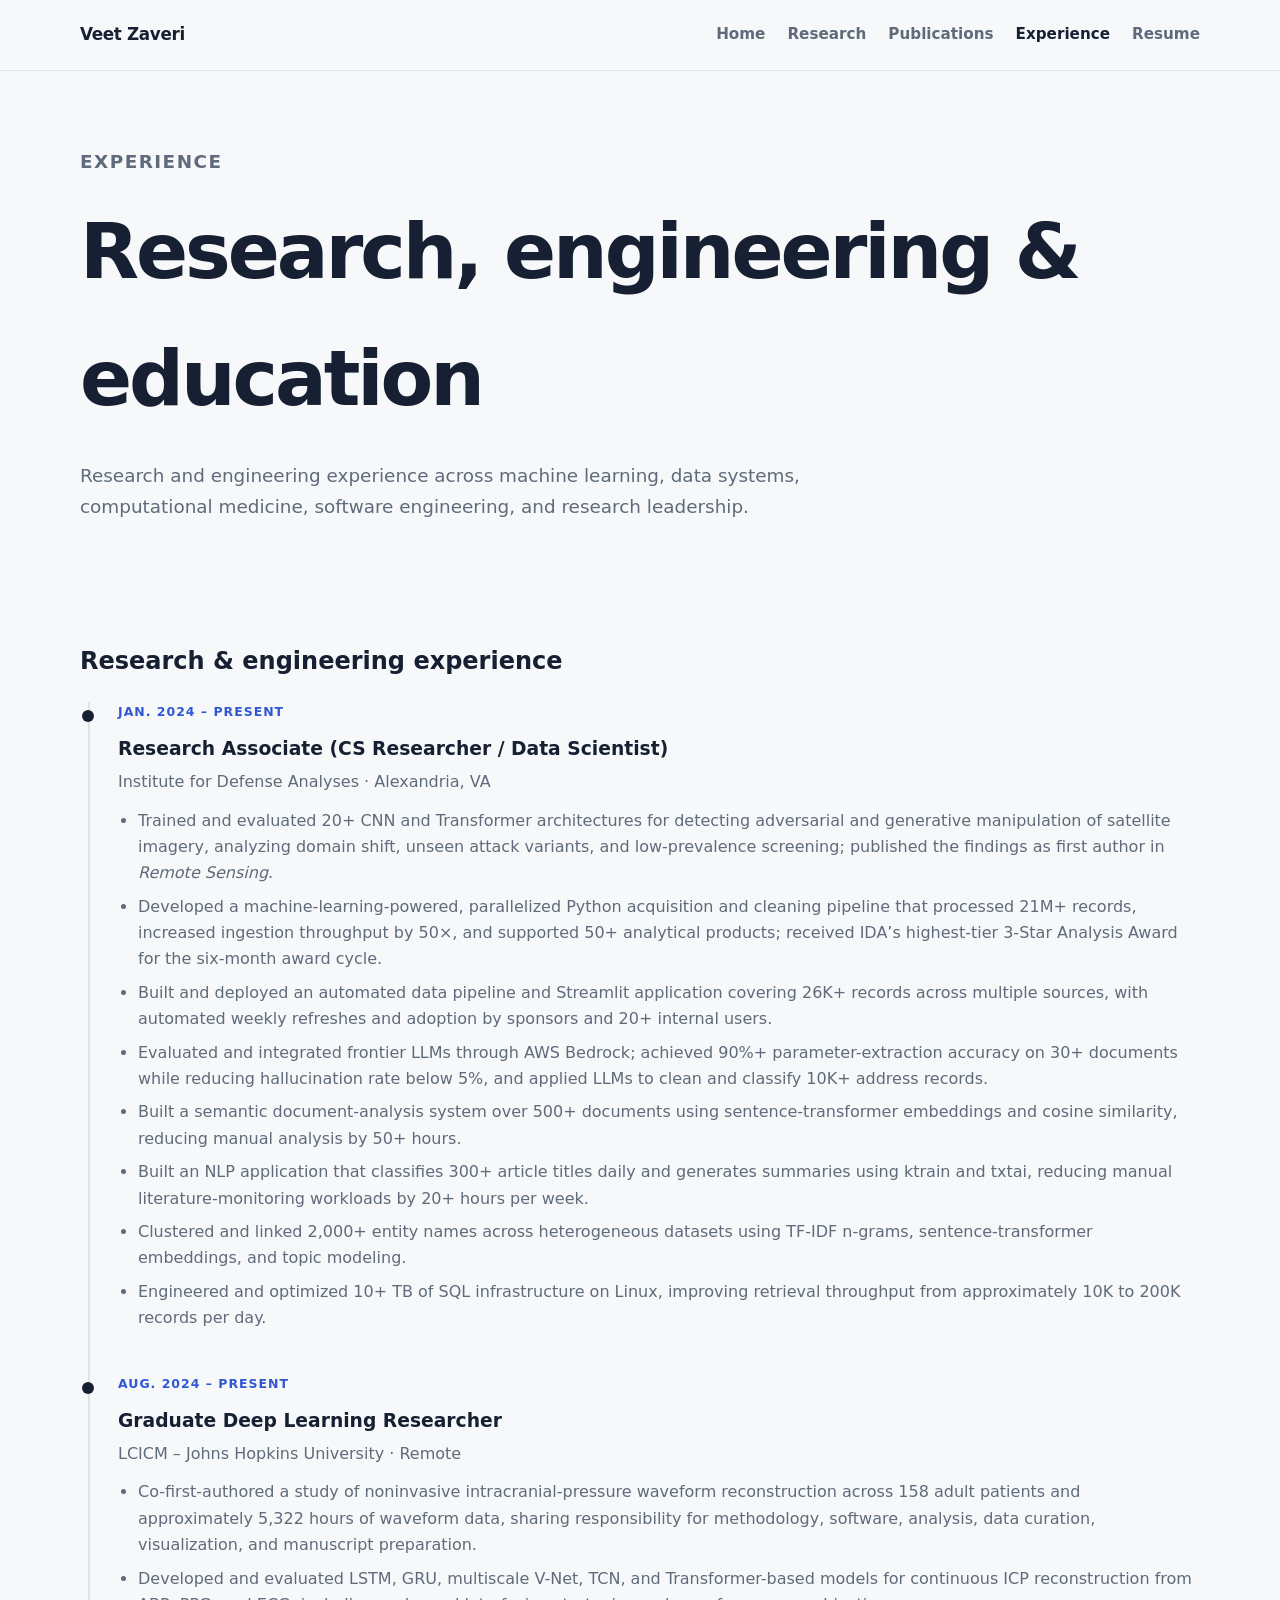
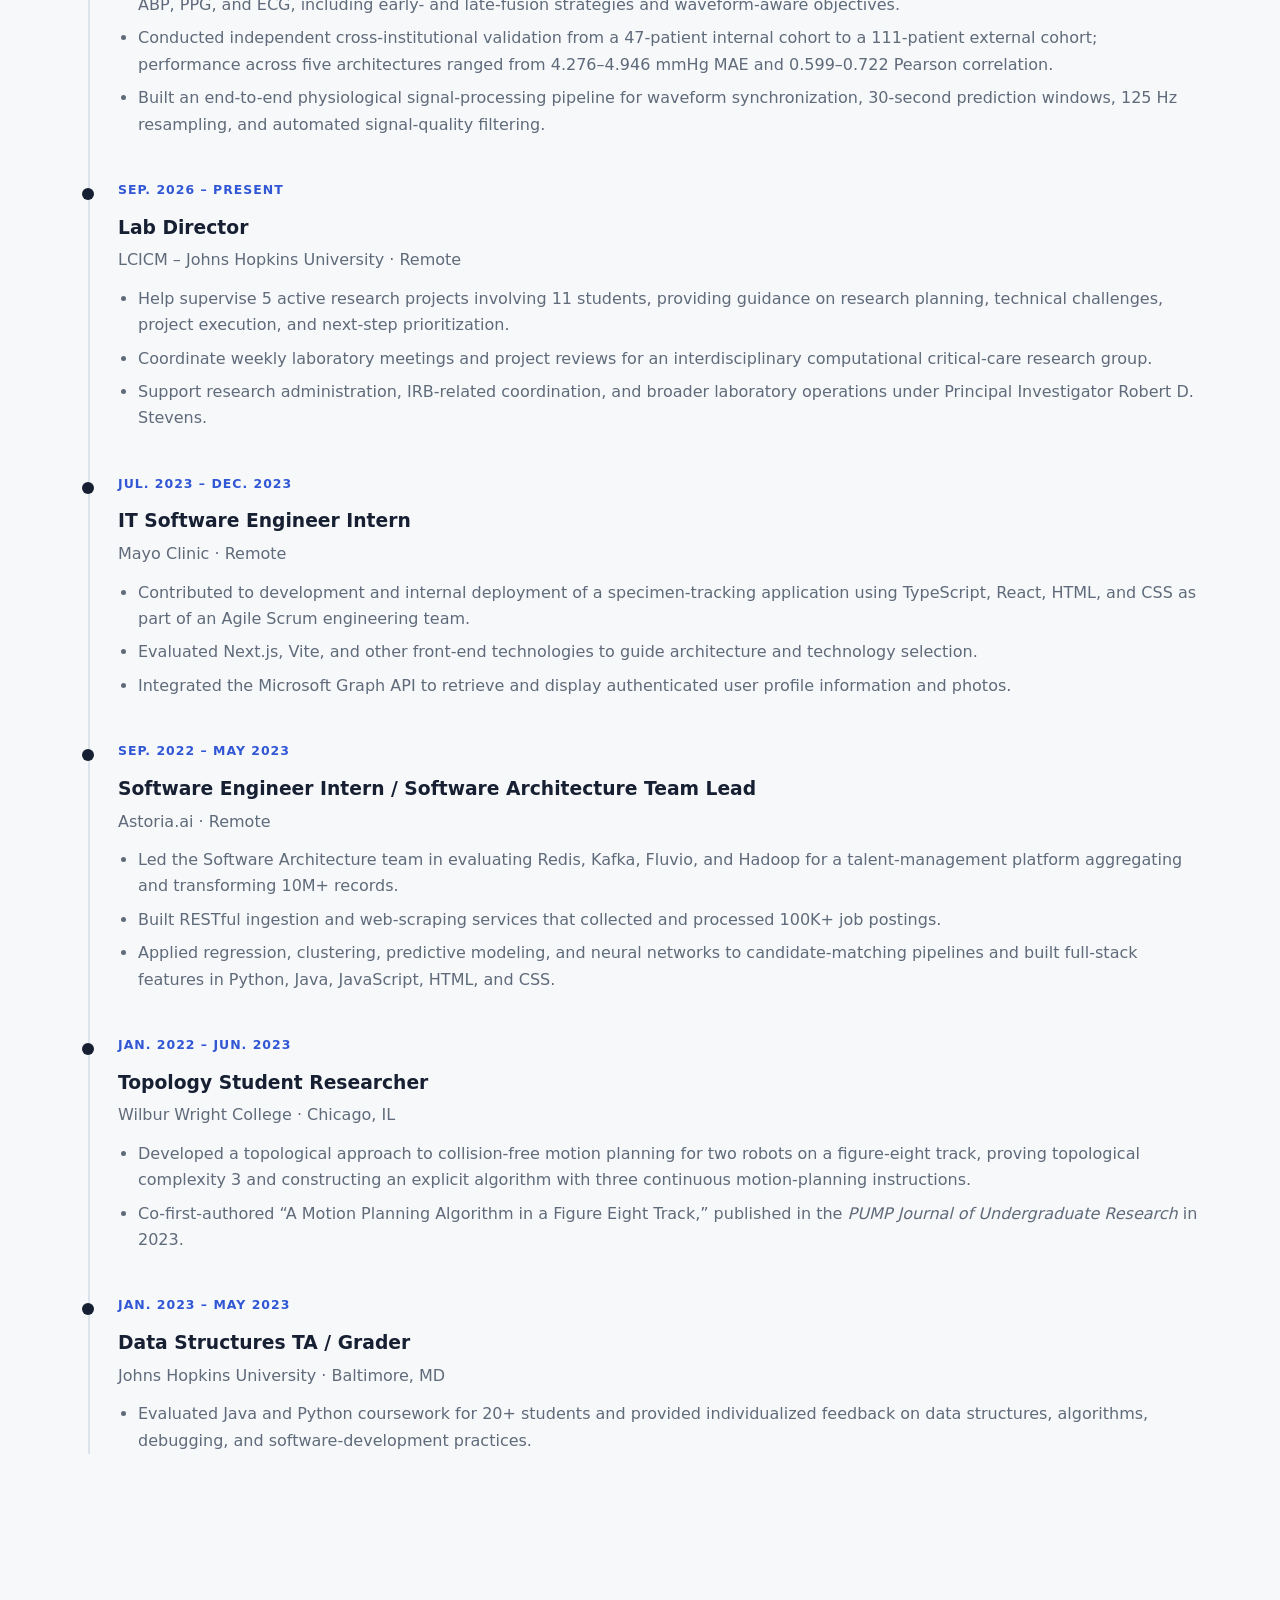
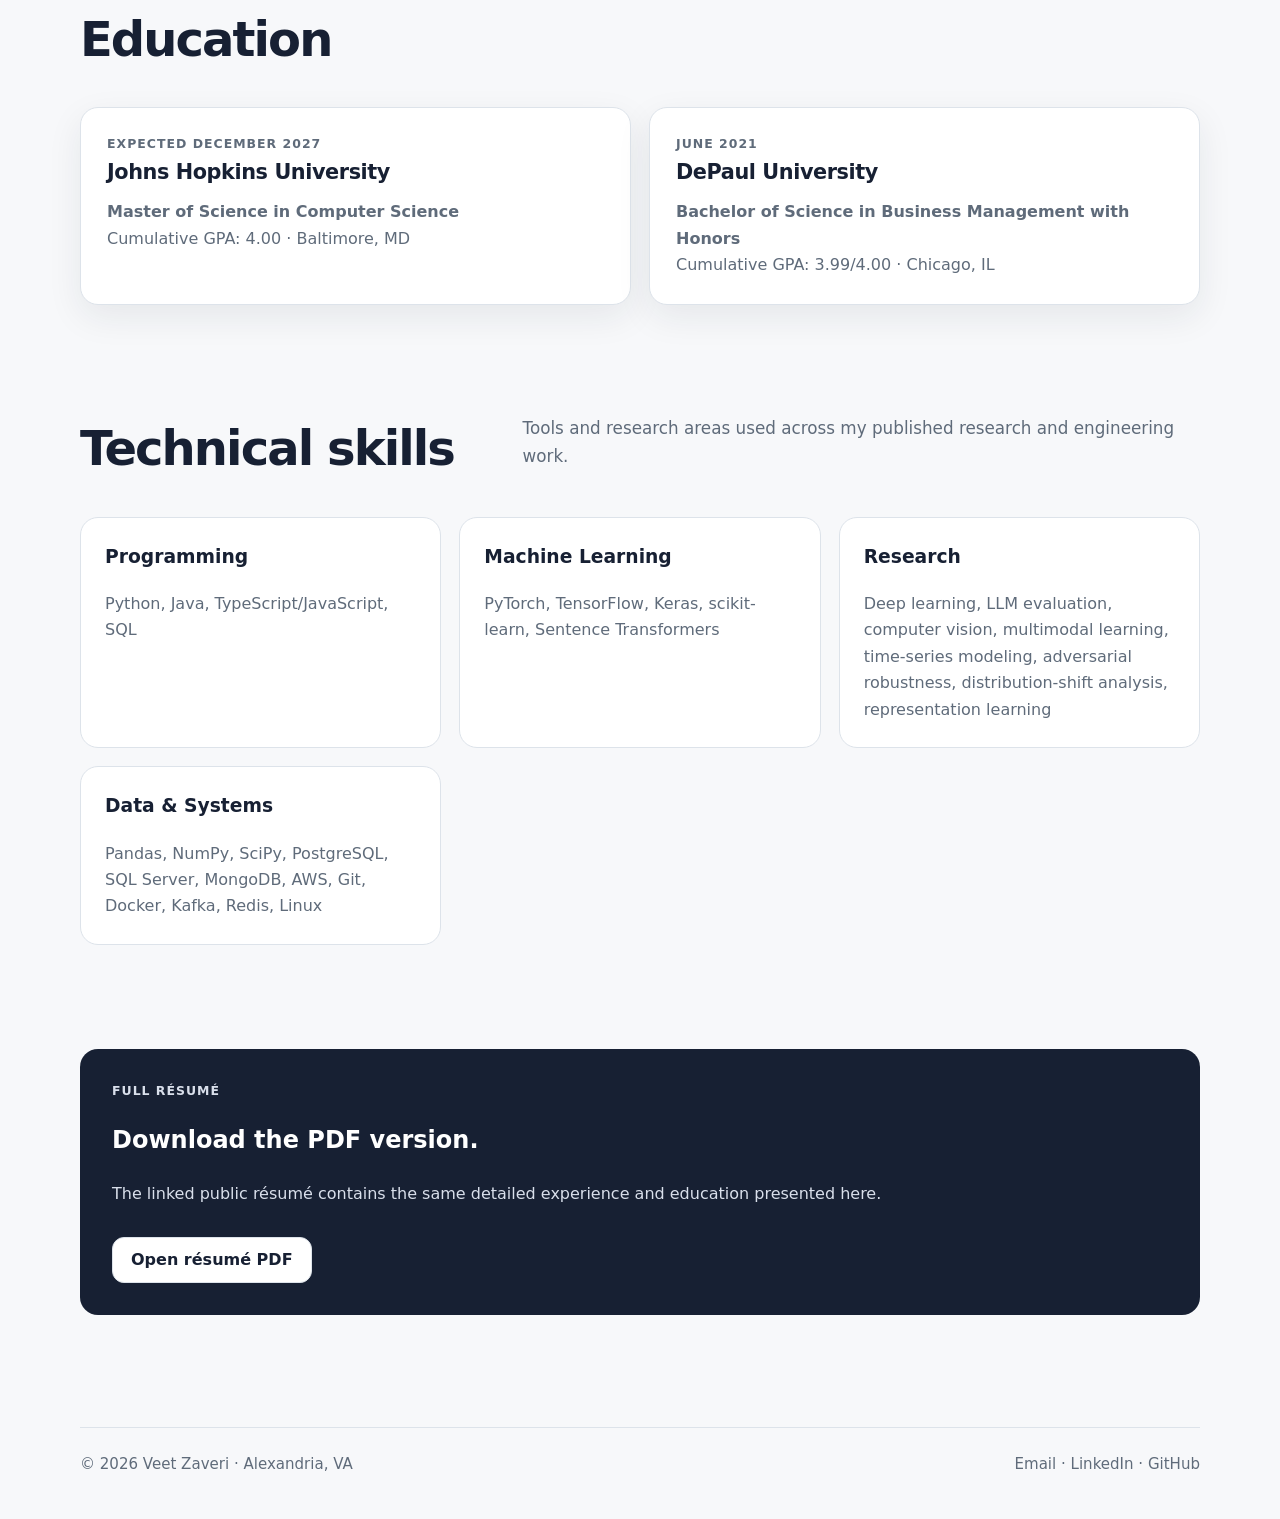
==== commit 7799173c: "take out formal training sentence" ====
--- a/experience.html
+++ b/experience.html
@@ -128,7 +128,7 @@
   <div class="container">
     <div class="section-heading">
       <h2>Education</h2>
-      <p>Formal training in computer science and business management.</p>
+      <p></p>
     </div>
     <div class="grid">
       <article class="card">
--- a/styles.css
+++ b/styles.css
@@ -114,7 +114,7 @@
   font-weight: 750;
   border: 1px solid var(--line);
   background: var(--surface);
-  transition: transform .15s ease, box-shadow .15s ease;
+  color: var(--text);
 }
 
 .button.primary {
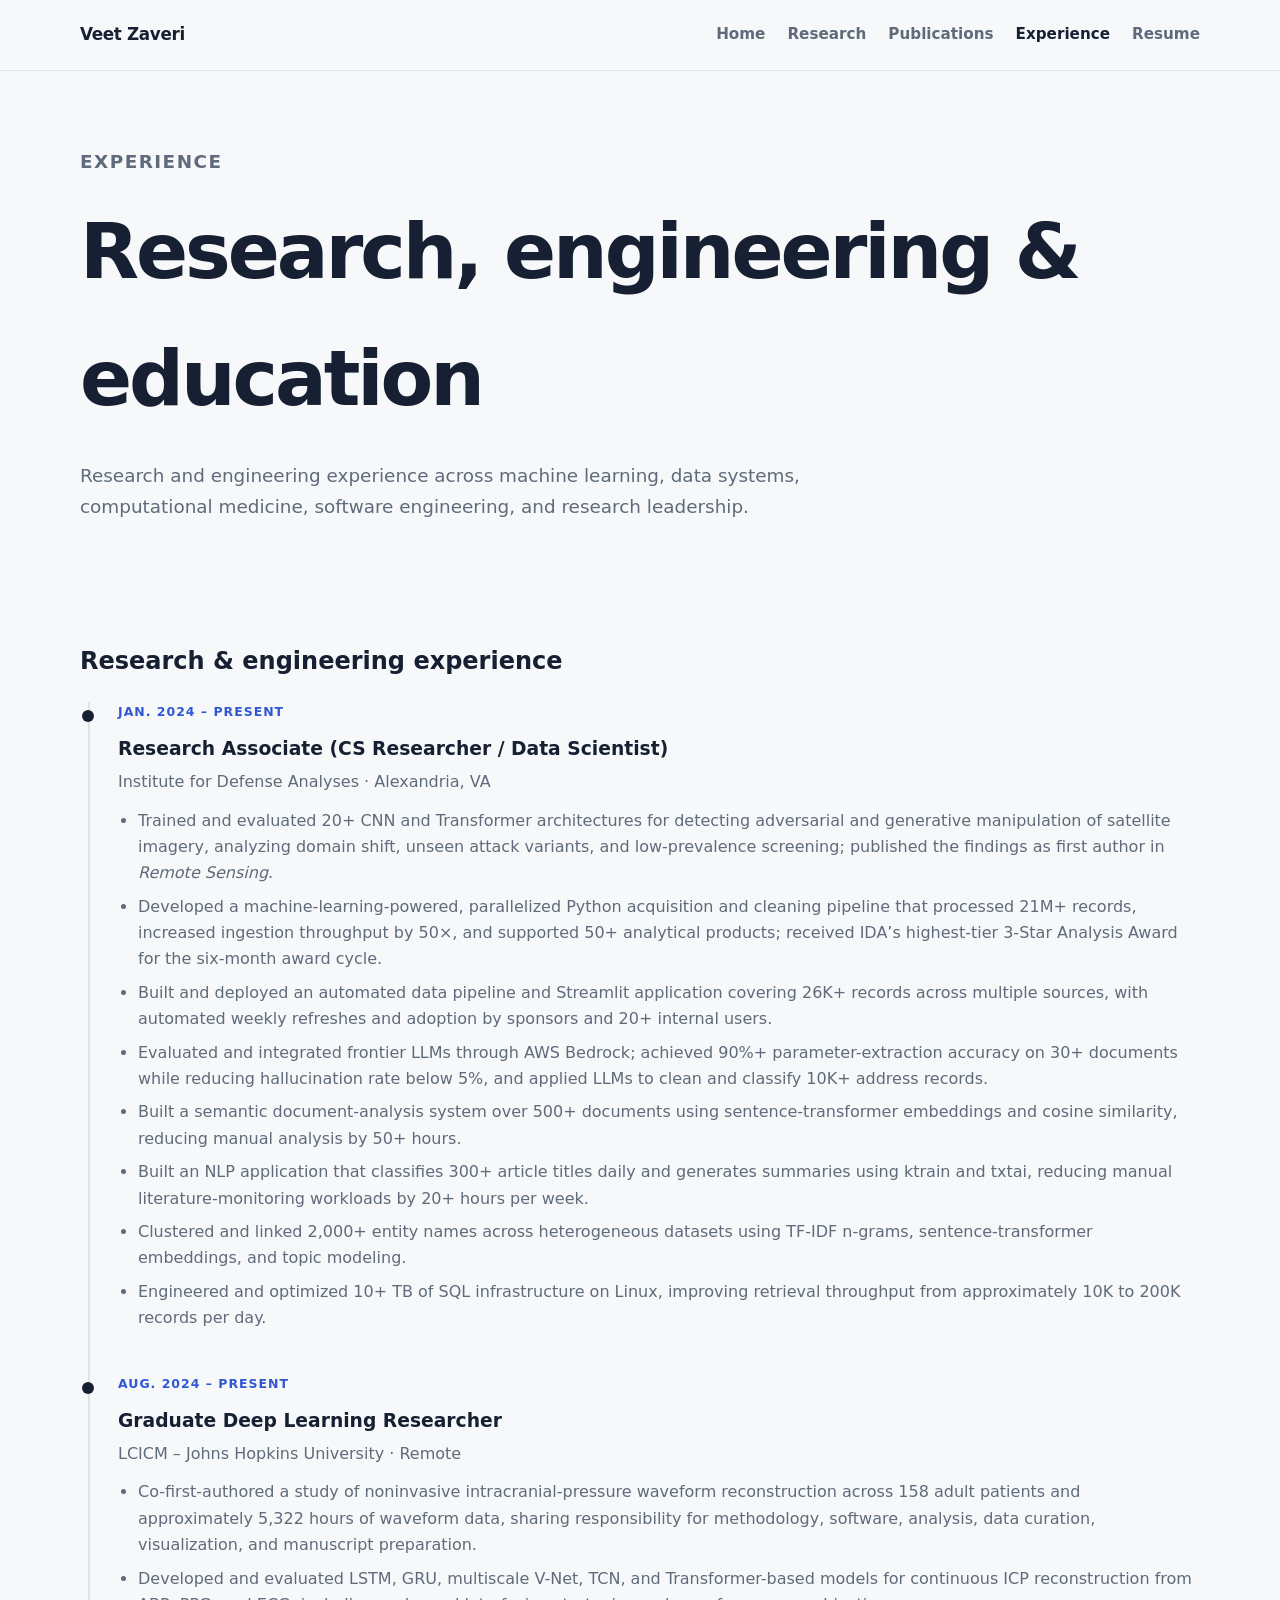
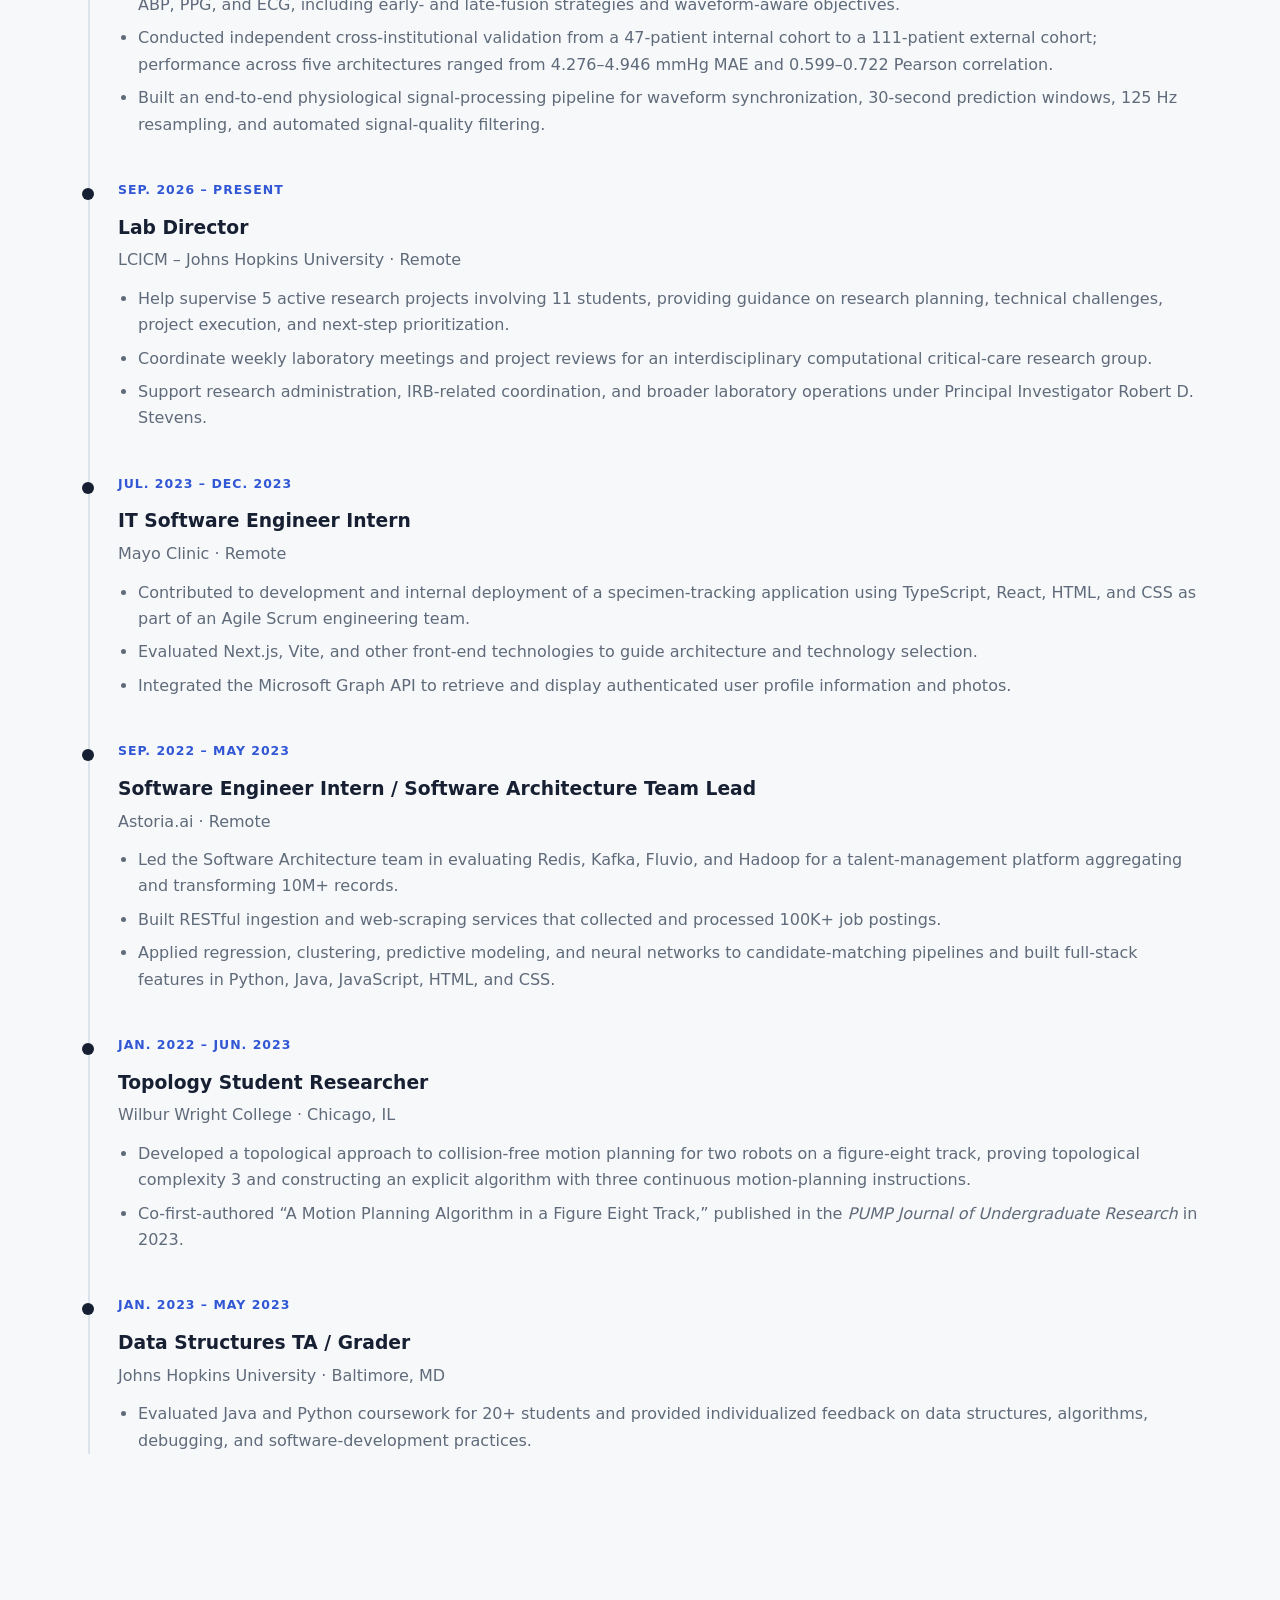
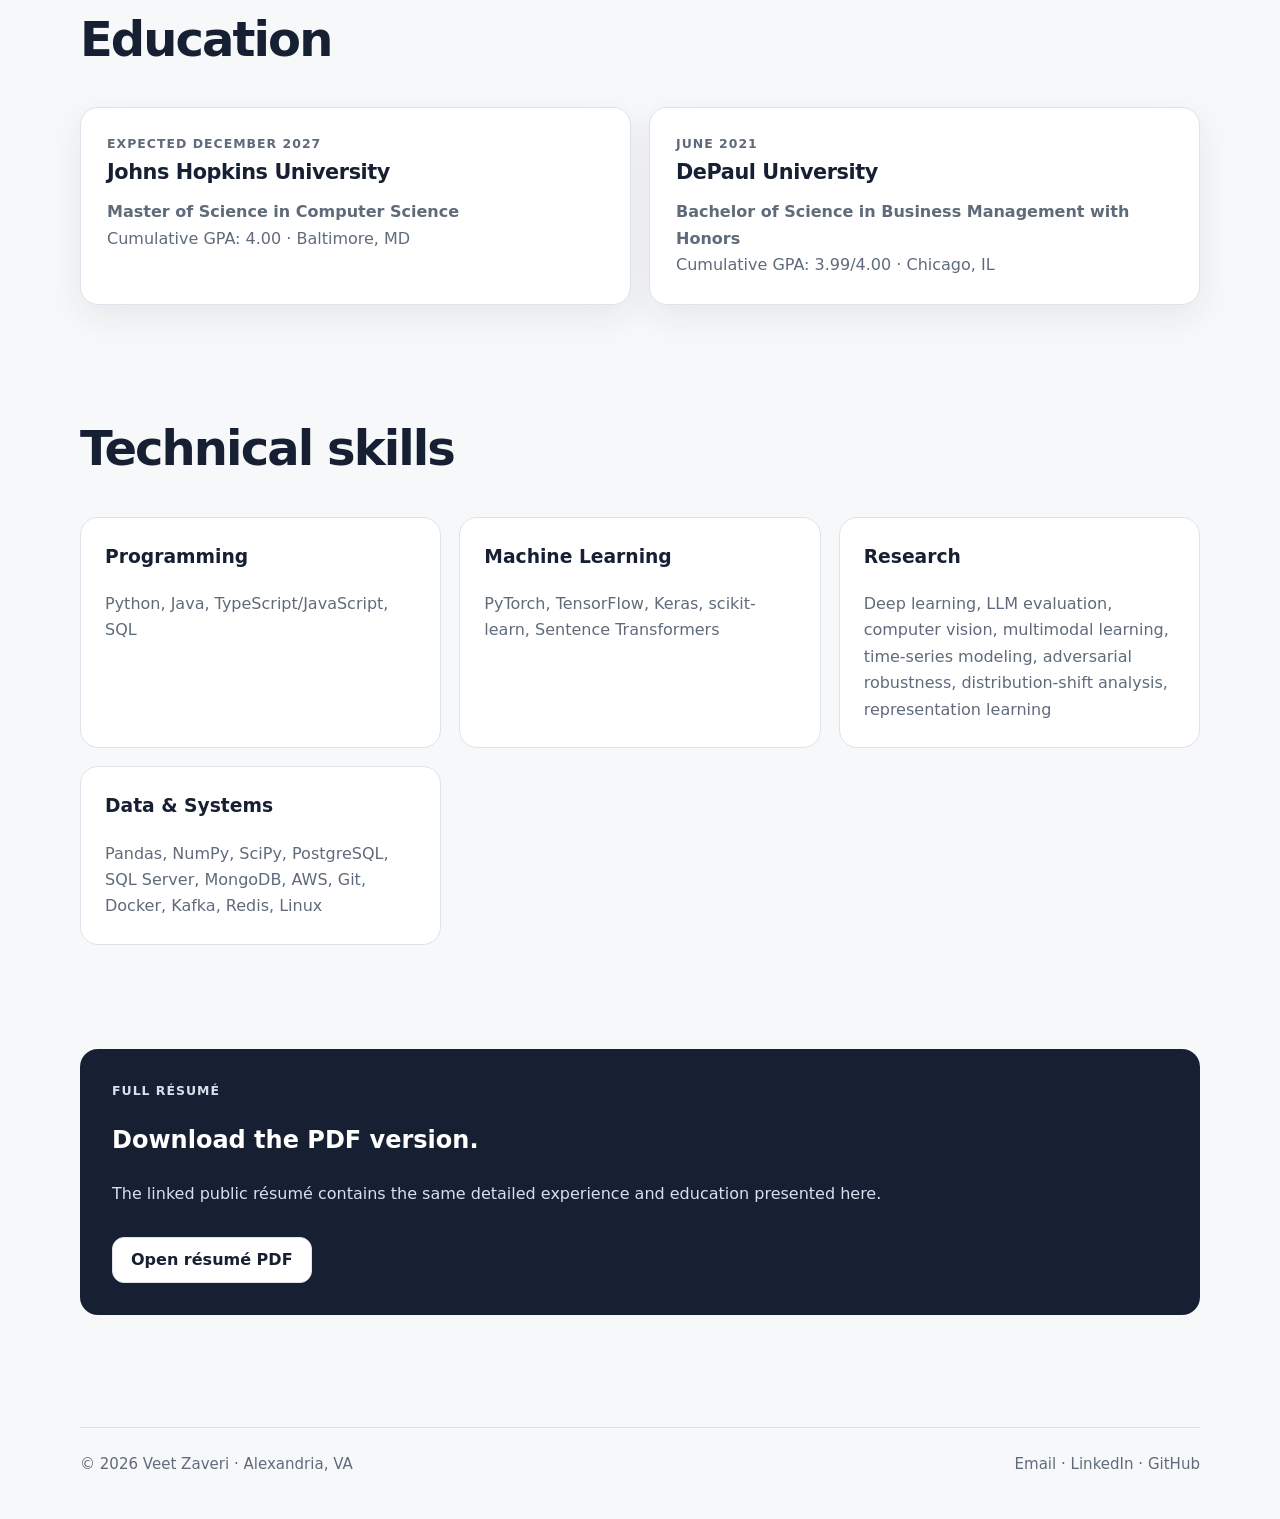
==== commit d40207b4: "fix header" ====
--- a/experience.html
+++ b/experience.html
@@ -149,7 +149,7 @@
   <div class="container">
     <div class="section-heading">
       <h2>Technical skills</h2>
-      <p>Tools and research areas used across my published research and engineering work.</p>
+      <p></p>
     </div>
     <div class="grid">
       <article class="skill-group">
--- a/styles.css
+++ b/styles.css
@@ -152,6 +152,14 @@
   font-size: 1.05rem;
 }
 
+.engineering-heading {
+  grid-template-columns: 1fr 1fr;
+}
+
+.engineering-heading h2 {
+  white-space: nowrap;
+}
+
 .grid {
   display: grid;
   grid-template-columns: repeat(12, 1fr);
@@ -439,6 +447,10 @@
   .section-heading,
   .project-layout { grid-template-columns: 1fr; gap: 12px; }
 
+  .engineering-heading h2 {
+  white-space: normal;
+  }
+
   .card,
   .card.featured,
   .skill-group { grid-column: span 12; }
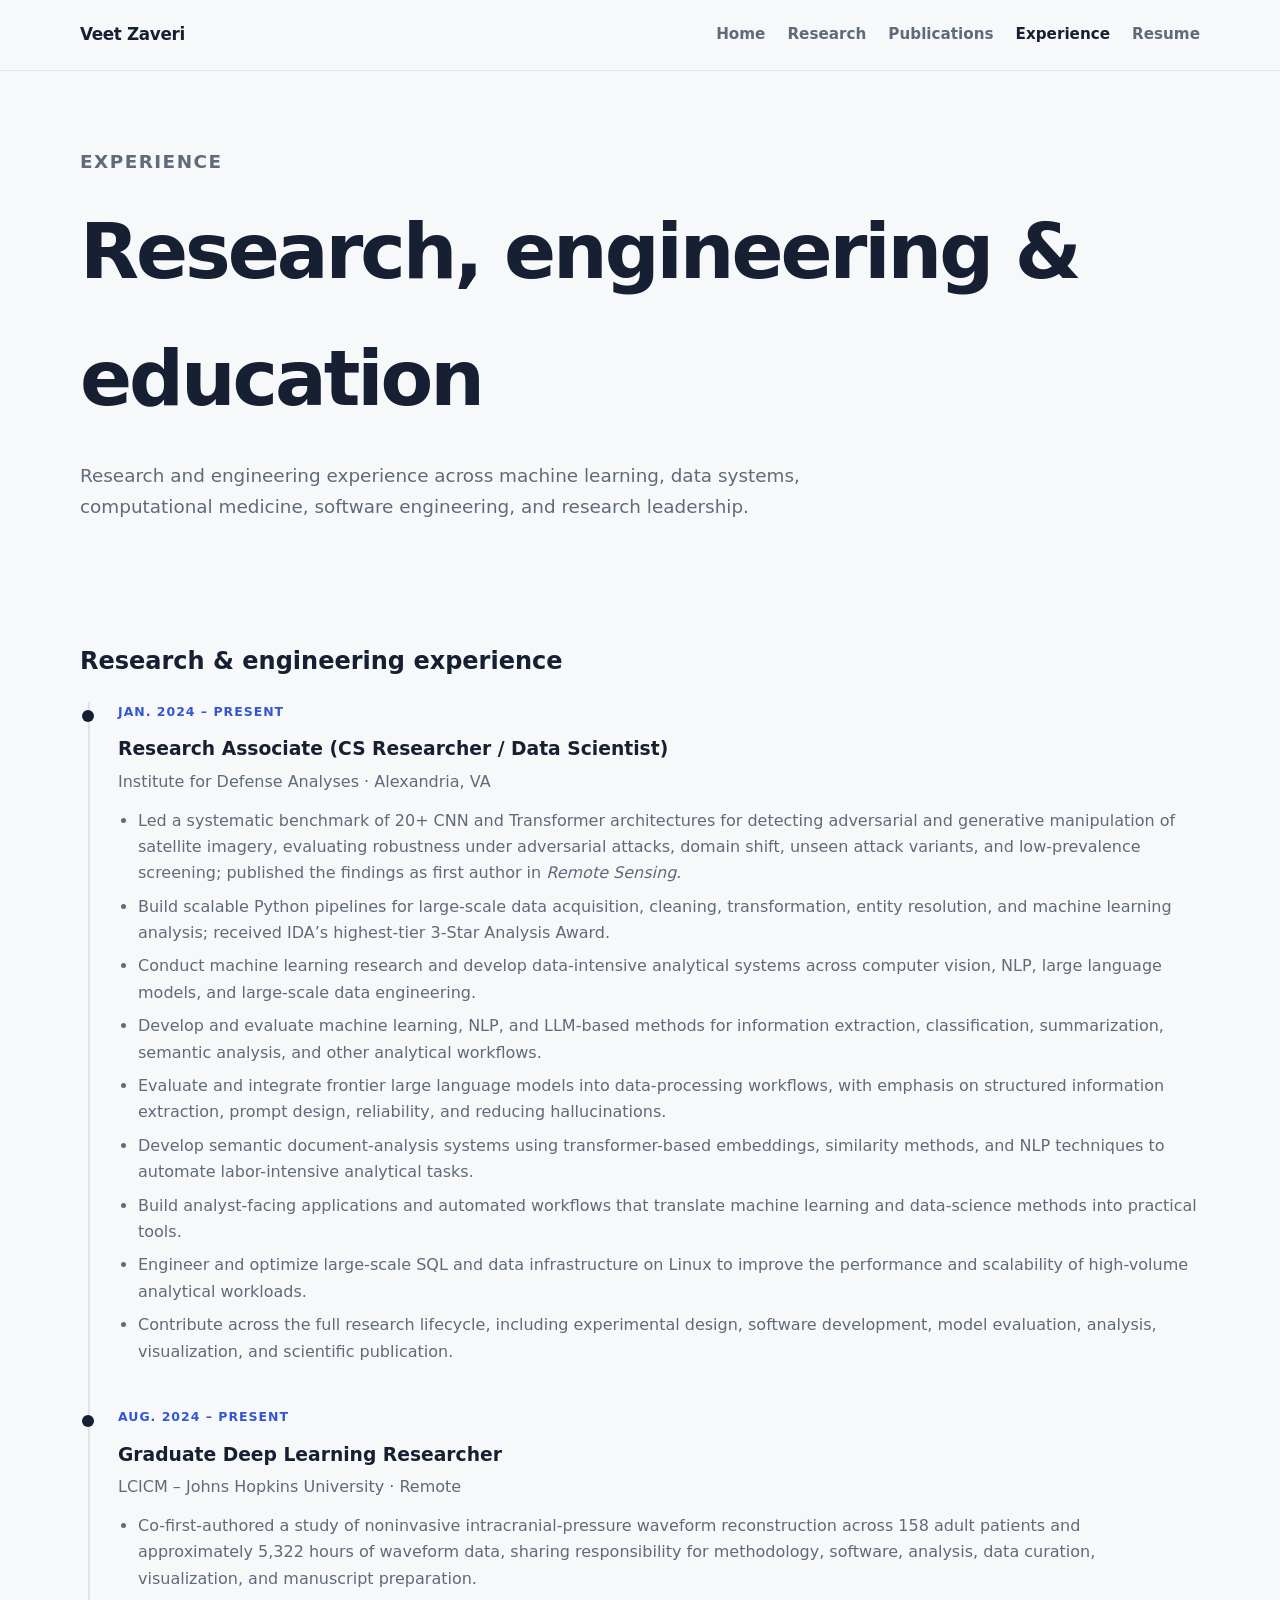
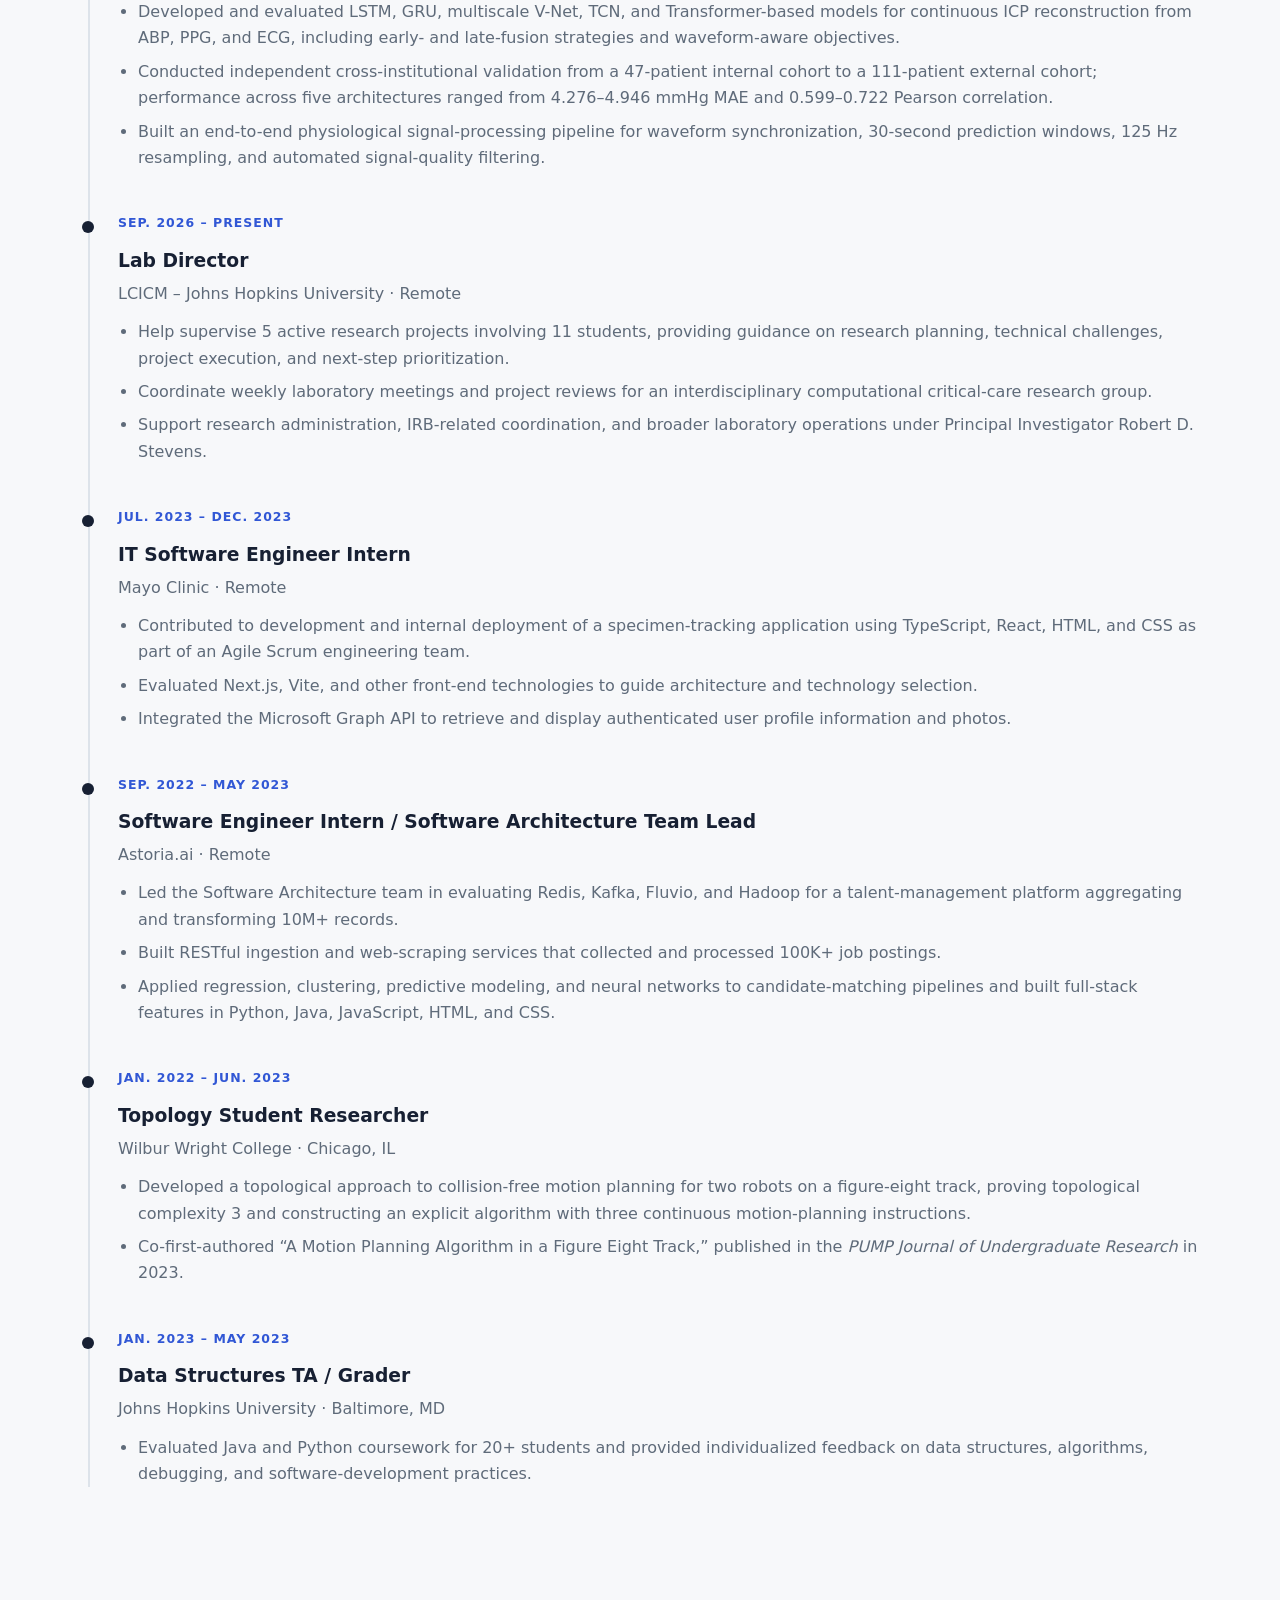
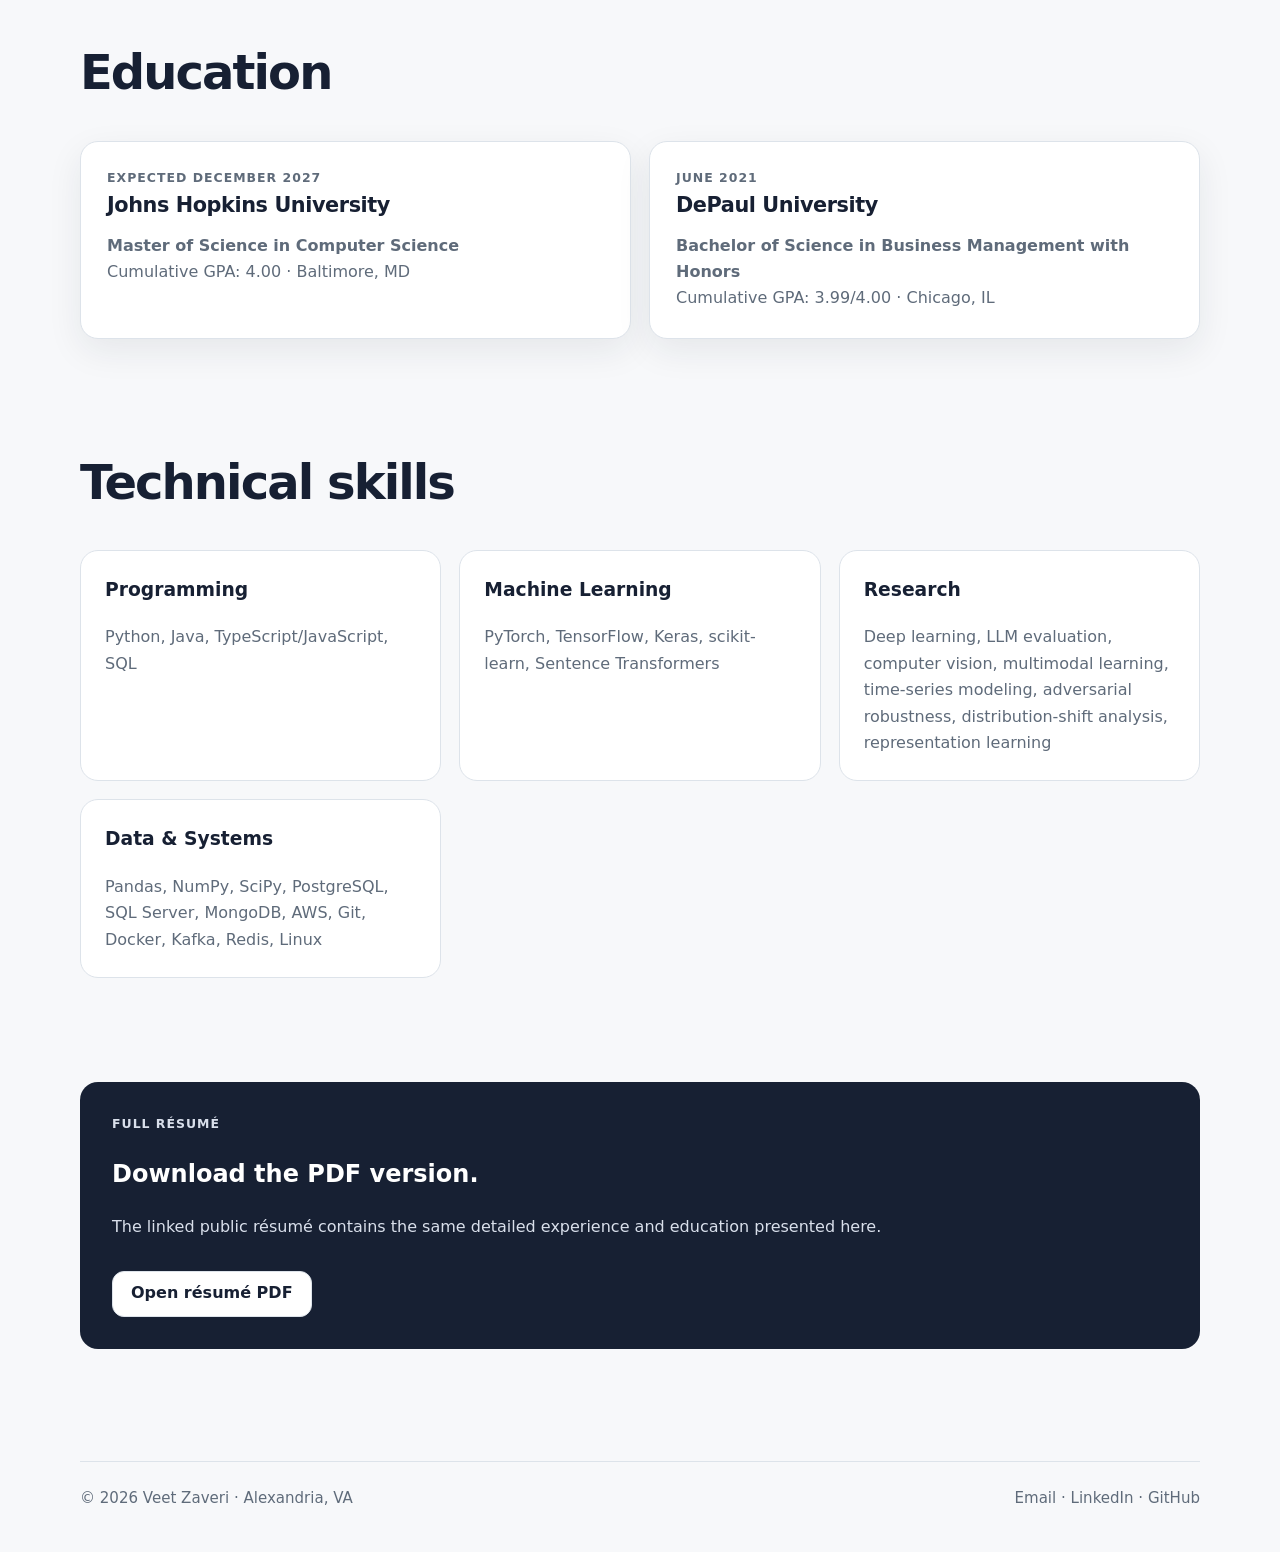
==== commit 41ea3bde: "update experience" ====
--- a/experience.html
+++ b/experience.html
@@ -45,14 +45,15 @@
         <h3>Research Associate (CS Researcher / Data Scientist)</h3>
         <div class="where">Institute for Defense Analyses · Alexandria, VA</div>
         <ul>
-          <li>Trained and evaluated 20+ CNN and Transformer architectures for detecting adversarial and generative manipulation of satellite imagery, analyzing domain shift, unseen attack variants, and low-prevalence screening; published the findings as first author in <em>Remote Sensing</em>.</li>
-          <li>Developed a machine-learning-powered, parallelized Python acquisition and cleaning pipeline that processed 21M+ records, increased ingestion throughput by 50×, and supported 50+ analytical products; received IDA’s highest-tier 3-Star Analysis Award for the six-month award cycle.</li>
-          <li>Built and deployed an automated data pipeline and Streamlit application covering 26K+ records across multiple sources, with automated weekly refreshes and adoption by sponsors and 20+ internal users.</li>
-          <li>Evaluated and integrated frontier LLMs through AWS Bedrock; achieved 90%+ parameter-extraction accuracy on 30+ documents while reducing hallucination rate below 5%, and applied LLMs to clean and classify 10K+ address records.</li>
-          <li>Built a semantic document-analysis system over 500+ documents using sentence-transformer embeddings and cosine similarity, reducing manual analysis by 50+ hours.</li>
-          <li>Built an NLP application that classifies 300+ article titles daily and generates summaries using ktrain and txtai, reducing manual literature-monitoring workloads by 20+ hours per week.</li>
-          <li>Clustered and linked 2,000+ entity names across heterogeneous datasets using TF-IDF n-grams, sentence-transformer embeddings, and topic modeling.</li>
-          <li>Engineered and optimized 10+ TB of SQL infrastructure on Linux, improving retrieval throughput from approximately 10K to 200K records per day.</li>
+          <li>Led a systematic benchmark of 20+ CNN and Transformer architectures for detecting adversarial and generative manipulation of satellite imagery, evaluating robustness under adversarial attacks, domain shift, unseen attack variants, and low-prevalence screening; published the findings as first author in <em>Remote Sensing</em>.</li>
+          <li>Build scalable Python pipelines for large-scale data acquisition, cleaning, transformation, entity resolution, and machine learning analysis; received IDA’s highest-tier 3-Star Analysis Award.</li>
+          <li>Conduct machine learning research and develop data-intensive analytical systems across computer vision, NLP, large language models, and large-scale data engineering.</li>
+          <li>Develop and evaluate machine learning, NLP, and LLM-based methods for information extraction, classification, summarization, semantic analysis, and other analytical workflows.</li>
+          <li>Evaluate and integrate frontier large language models into data-processing workflows, with emphasis on structured information extraction, prompt design, reliability, and reducing hallucinations.</li>
+          <li>Develop semantic document-analysis systems using transformer-based embeddings, similarity methods, and NLP techniques to automate labor-intensive analytical tasks.</li>
+          <li>Build analyst-facing applications and automated workflows that translate machine learning and data-science methods into practical tools.</li>
+          <li>Engineer and optimize large-scale SQL and data infrastructure on Linux to improve the performance and scalability of high-volume analytical workloads.</li>
+          <li>Contribute across the full research lifecycle, including experimental design, software development, model evaluation, analysis, visualization, and scientific publication.</li>
         </ul>
       </article>
 
--- a/styles.css
+++ b/styles.css
@@ -152,6 +152,16 @@
   font-size: 1.05rem;
 }
 
+.section-heading.contact-heading {
+  grid-template-columns: 1fr 1fr;
+  align-items: center;
+}
+
+.section-heading.contact-heading p {
+  margin: 0;
+  align-self: center;
+}
+
 .engineering-heading {
   grid-template-columns: 1fr 1fr;
 }
@@ -411,6 +421,11 @@
   text-decoration: none;
 }
 
+.contact-heading {
+  grid-template-columns: 1fr 1fr;
+  align-items: center;
+}
+
 .footer {
   padding: 60px 0 42px;
   color: var(--muted);
